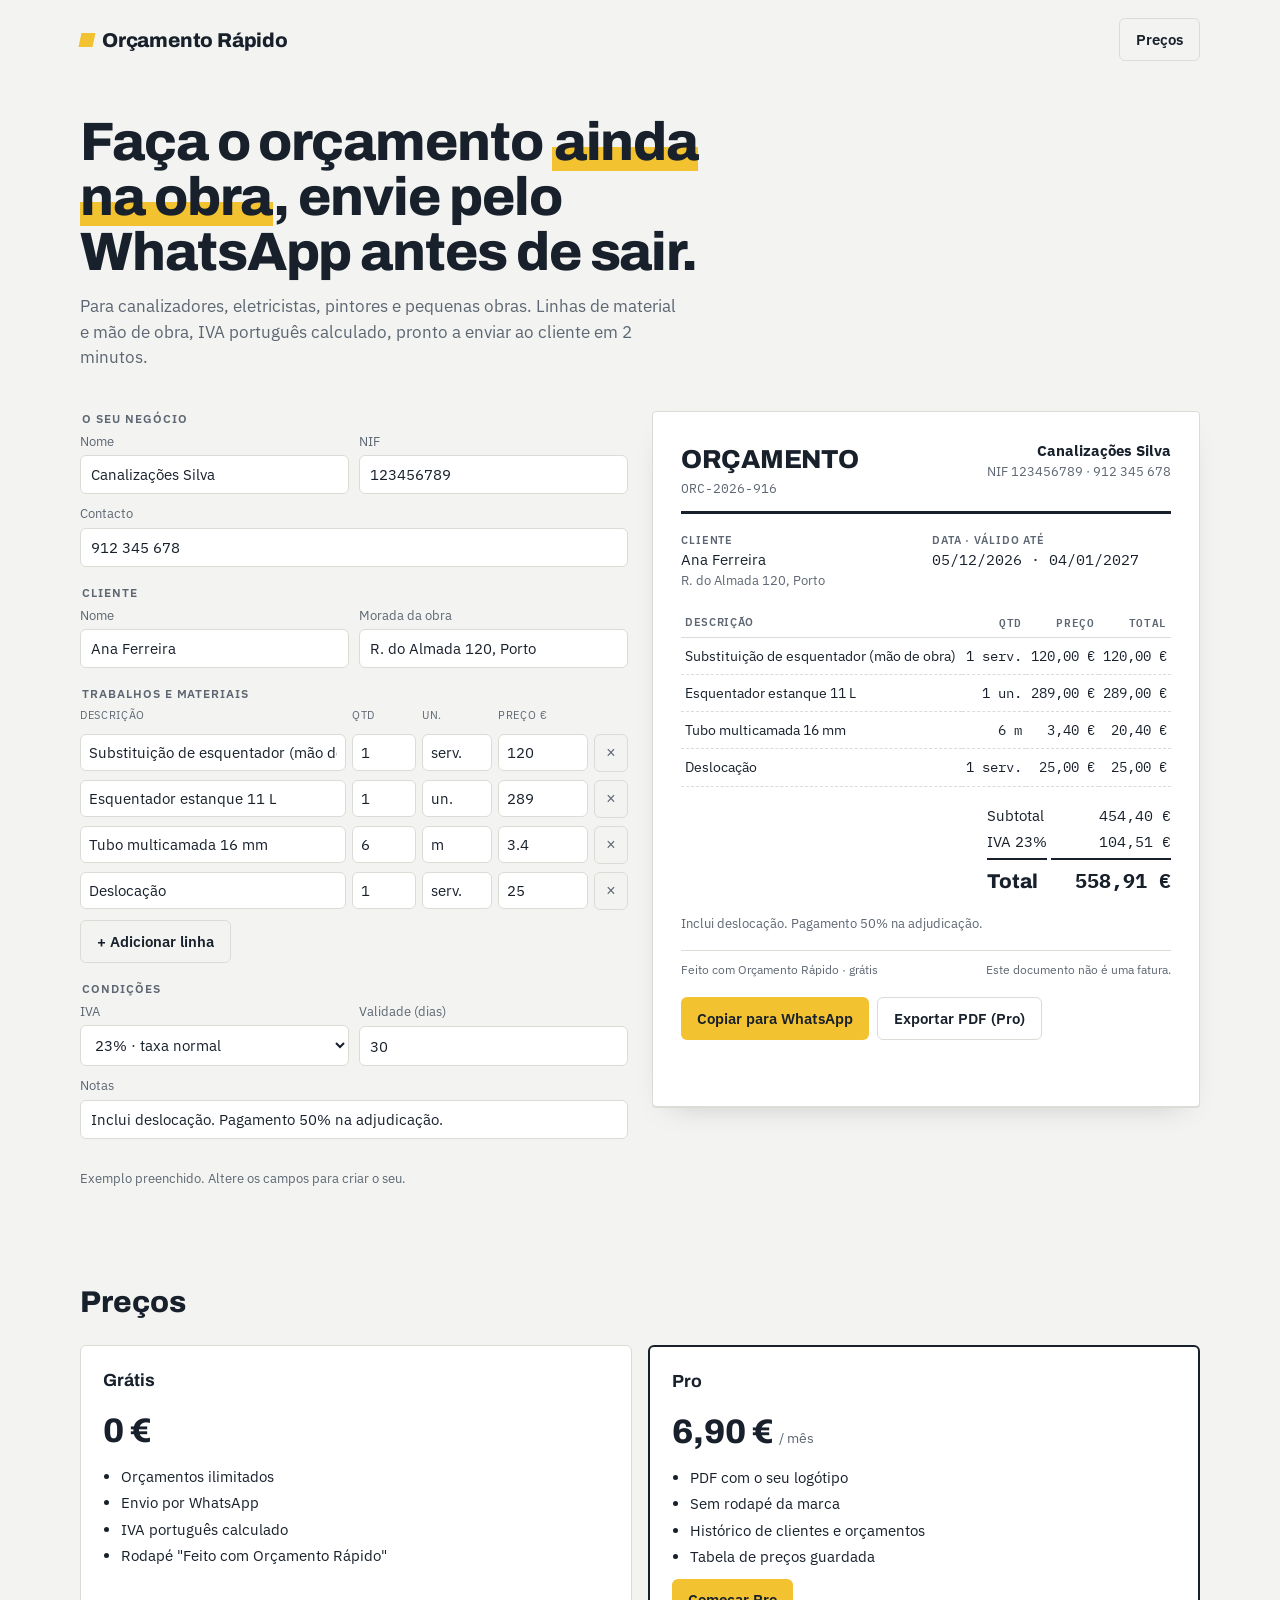
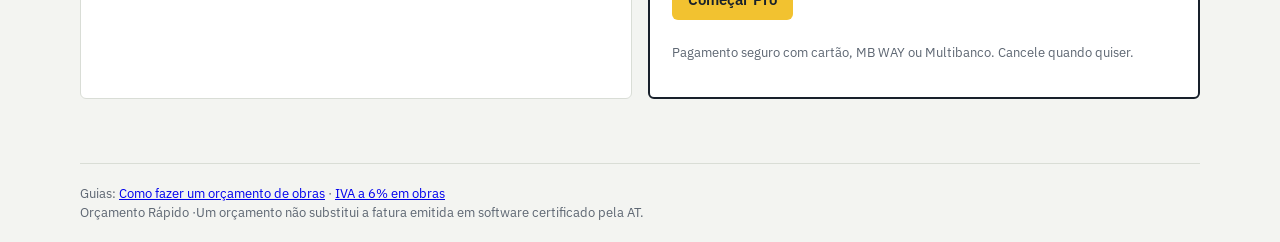
==== public/index.html @ 302faf41 "Configuração do Cloudflare: servir ficheiros .html sem redirecionar Co-Authored-By: Claude Opus 5.5 " ====
<!doctype html>
<html lang="pt-PT">
<head>
<meta charset="utf-8">
<meta name="viewport" content="width=device-width, initial-scale=1, viewport-fit=cover">
<meta name="description" content="Faça orçamentos de obras com IVA português em 2 minutos e envie pelo WhatsApp. Grátis para canalizadores, eletricistas e pintores.">
<title>Orçamento Rápido</title>
<link rel="canonical" href="https://orcamentorapido.pages.dev/">
<link rel="stylesheet" href="https://fonts.googleapis.com/css2?family=Archivo:wght@500;700;800&family=IBM+Plex+Sans:wght@400;500;600&family=IBM+Plex+Mono:wght@400;500&display=swap">
<style>
/* Layout: hero → working tool (form | live quote sheet) → pricing. Workshop ink + hi-vis accent. */
:root{
  --bg:#f3f4f1; --paper:#ffffff; --ink:#18202b; --muted:#5d6672; --line:#d9ddd6;
  --accent:#f2c230; --accent-ink:#18202b; --blue:#1f4e8c; --ok:#2f7d4f;
  --f-display:"Archivo","Arial Narrow",system-ui,sans-serif;
  --f-body:"IBM Plex Sans",system-ui,-apple-system,sans-serif;
  --f-mono:"IBM Plex Mono",ui-monospace,Menlo,monospace;
}
@media (prefers-color-scheme:dark){:root:not([data-theme="light"]){
  --bg:#12161c; --paper:#1b2129; --ink:#e8ebee; --muted:#9aa3ad; --line:#2d3540;
  --accent:#f2c230; --accent-ink:#18202b; --blue:#7fb0ee; --ok:#6cc08f; color-scheme:dark}}
:root[data-theme="dark"]{
  --bg:#12161c; --paper:#1b2129; --ink:#e8ebee; --muted:#9aa3ad; --line:#2d3540;
  --accent:#f2c230; --accent-ink:#18202b; --blue:#7fb0ee; --ok:#6cc08f; color-scheme:dark}
*{box-sizing:border-box}
html,body{margin:0}img{max-width:100%}[hidden]{display:none!important}
body{background:var(--bg);color:var(--ink);font-family:var(--f-body);font-size:15px;line-height:1.5;
  padding-left:max(16px,env(safe-area-inset-left,0px));padding-right:max(16px,env(safe-area-inset-right,0px))}
.wrap{max-width:1120px;margin:0 auto}
h1,h2,h3{font-family:var(--f-display);text-wrap:balance;margin:0}
header{display:flex;justify-content:space-between;align-items:center;padding-block:18px;gap:12px}
.brand{font-family:var(--f-display);font-weight:800;font-size:20px;letter-spacing:-.01em;display:flex;align-items:center;gap:8px}
.brand i{display:inline-block;width:14px;height:14px;background:var(--accent);transform:skew(-12deg)}
.hero{padding-block:36px 28px;display:grid;gap:14px;max-width:760px}
.hero h1{font-size:clamp(32px,6vw,54px);font-weight:800;line-height:1.02;letter-spacing:-.02em}
.hero h1 mark{background:linear-gradient(transparent 58%,var(--accent) 58%);color:inherit;padding:0 2px}
.hero p{color:var(--muted);font-size:17px;max-width:60ch;margin:0}
.btn{font:600 15px var(--f-body);border:0;border-radius:6px;padding:11px 16px;cursor:pointer;background:var(--accent);color:var(--accent-ink);text-decoration:none;display:inline-flex;align-items:center;gap:6px}
.btn.ghost{background:transparent;color:var(--ink);border:1px solid var(--line)}
.btn:focus-visible,input:focus-visible,select:focus-visible{outline:3px solid var(--blue);outline-offset:2px}
.tool{display:grid;grid-template-columns:minmax(0,1fr) minmax(0,1fr);gap:24px;padding-block:12px 48px}
@media (max-width:860px){.tool{grid-template-columns:minmax(0,1fr)}}
.panel{display:grid;gap:18px;align-content:start}
fieldset{border:0;padding:0;margin:0;display:grid;gap:10px}
legend{font:600 12px var(--f-body);text-transform:uppercase;letter-spacing:.08em;color:var(--muted);margin-bottom:6px}
.row{display:grid;grid-template-columns:1fr 1fr;gap:10px}
label{display:grid;gap:4px;font-size:13px;color:var(--muted)}
input,select{font:400 15px var(--f-body);color:var(--ink);background:var(--paper);border:1px solid var(--line);border-radius:6px;padding:9px 10px;width:100%;min-width:0}
.items{display:grid;gap:8px}
.item{display:grid;grid-template-columns:minmax(0,1fr) 64px 70px 90px 34px;gap:6px;align-items:center}
.item input{padding:8px}
.item .x{background:transparent;border:1px solid var(--line);border-radius:6px;height:38px;cursor:pointer;color:var(--muted);font-size:16px}
.ih{font-size:11px;color:var(--muted);text-transform:uppercase;letter-spacing:.06em}
@media (max-width:480px){.item{grid-template-columns:1fr 1fr 1fr 34px}.item .d{grid-column:1/-1}.ih{display:none}}
/* quote sheet */
.sheet{background:var(--paper);border:1px solid var(--line);border-radius:4px;padding:28px;position:sticky;top:calc(env(safe-area-inset-top,0px) + 16px);align-self:start;display:grid;gap:18px;box-shadow:0 1px 0 var(--line),0 12px 30px -18px rgba(0,0,0,.25)}
@media (max-width:860px){.sheet{position:static}}
.sh-top{display:flex;justify-content:space-between;gap:16px;flex-wrap:wrap;border-bottom:3px solid var(--ink);padding-bottom:14px}
.sh-top h2{font-size:26px;font-weight:800;letter-spacing:-.01em}
.mono{font-family:var(--f-mono);font-variant-numeric:tabular-nums}
.small{font-size:12.5px;color:var(--muted)}
.meta{display:grid;grid-template-columns:1fr 1fr;gap:12px}
.meta b{display:block;font-size:11px;text-transform:uppercase;letter-spacing:.08em;color:var(--muted);font-weight:600}
.tbl{overflow-x:auto}
table{width:100%;border-collapse:collapse;font-size:13.5px}
th{text-align:left;font-size:11px;text-transform:uppercase;letter-spacing:.06em;color:var(--muted);font-weight:600;border-bottom:1px solid var(--line);padding:6px 4px}
td{padding:8px 4px;border-bottom:1px dashed var(--line);vertical-align:top}
td.n,th.n{text-align:right;font-family:var(--f-mono);font-variant-numeric:tabular-nums;white-space:nowrap}
.tot{display:grid;gap:4px;justify-content:end;grid-template-columns:auto 120px}
.tot span:nth-child(even){text-align:right;font-family:var(--f-mono);font-variant-numeric:tabular-nums}
.tot .g{font-family:var(--f-display);font-weight:800;font-size:20px;border-top:2px solid var(--ink);padding-top:6px}
.foot{border-top:1px solid var(--line);padding-top:10px;display:flex;justify-content:space-between;gap:10px;flex-wrap:wrap}
.wm{font-size:11.5px;color:var(--muted)}
.actions{display:flex;gap:8px;flex-wrap:wrap}
.toast{font-size:13px;color:var(--ok);min-height:20px}
/* pricing */
.pricing{padding-block:32px 64px;display:grid;gap:20px}
.pricing h2{font-size:30px;font-weight:800}
.plans{display:grid;grid-template-columns:repeat(2,minmax(0,1fr));gap:16px}
@media (max-width:640px){.plans{grid-template-columns:minmax(0,1fr)}}
.plan{border:1px solid var(--line);border-radius:6px;padding:22px;display:grid;gap:10px;align-content:start;background:var(--paper)}
.plan.pro{border:2px solid var(--ink)}
.price{font-family:var(--f-display);font-size:34px;font-weight:800}
.price small{font:400 14px var(--f-body);color:var(--muted)}
.plan ul{margin:0;padding-left:18px;display:grid;gap:4px}
.note{font-size:13px;color:var(--muted)}
footer{border-top:1px solid var(--line);padding-block:20px;font-size:12.5px;color:var(--muted)}
@media (prefers-reduced-motion:reduce){*{transition:none!important}}
</style>
</head>
<body>
<div class="wrap">
<header>
  <div class="brand"><i></i>Orçamento Rápido</div>
  <a class="btn ghost" href="#precos">Preços</a>
</header>

<section class="hero">
  <h1>Faça o orçamento <mark>ainda na obra</mark>, envie pelo WhatsApp antes de sair.</h1>
  <p>Para canalizadores, eletricistas, pintores e pequenas obras. Linhas de material e mão de obra, IVA português calculado, pronto a enviar ao cliente em 2 minutos.</p>
</section>

<section class="tool" aria-label="Criar orçamento">
  <form class="panel" id="f" autocomplete="off">
    <fieldset>
      <legend>O seu negócio</legend>
      <div class="row">
        <label>Nome<input id="bizName" value="Canalizações Silva"></label>
        <label>NIF<input id="bizNif" value="123456789" inputmode="numeric"></label>
      </div>
      <label>Contacto<input id="bizPhone" value="912 345 678"></label>
    </fieldset>
    <fieldset>
      <legend>Cliente</legend>
      <div class="row">
        <label>Nome<input id="cliName" value="Ana Ferreira"></label>
        <label>Morada da obra<input id="cliAddr" value="R. do Almada 120, Porto"></label>
      </div>
    </fieldset>
    <fieldset>
      <legend>Trabalhos e materiais</legend>
      <div class="item ih" aria-hidden="true"><span>Descrição</span><span>Qtd</span><span>Un.</span><span>Preço €</span><span></span></div>
      <div class="items" id="items"></div>
      <div><button type="button" class="btn ghost" id="add">+ Adicionar linha</button></div>
    </fieldset>
    <fieldset>
      <legend>Condições</legend>
      <div class="row">
        <label>IVA
          <select id="vat">
            <option value="23">23% · taxa normal</option>
            <option value="6">6% · empreitada em habitação (verba 2.27)</option>
            <option value="13">13% · taxa intermédia</option>
            <option value="0">Isento · art. 53.º do CIVA</option>
          </select>
        </label>
        <label>Validade (dias)<input id="valid" type="number" min="1" value="30" inputmode="numeric"></label>
      </div>
      <p class="small" id="vatWarn" hidden>Atenção: a taxa de 6% só se aplica se os materiais não passarem de 20% do valor total da obra. Acima disso, a parte dos materiais paga 23%. <a href="guias/iva-6-obras.html">Saber mais</a></p>
      <label>Notas<input id="notes" value="Inclui deslocação. Pagamento 50% na adjudicação."></label>
    </fieldset>
    <p class="small">Exemplo preenchido. Altere os campos para criar o seu.</p>
  </form>

  <aside class="sheet" aria-label="Pré-visualização do orçamento">
    <div class="sh-top">
      <div><h2>ORÇAMENTO</h2><div class="small mono" id="qNum"></div></div>
      <div style="text-align:right"><strong id="pBiz"></strong><div class="small" id="pBizMeta"></div></div>
    </div>
    <div class="meta">
      <div><b>Cliente</b><span id="pCli"></span><div class="small" id="pAddr"></div></div>
      <div><b>Data · Válido até</b><span class="mono" id="pDates"></span></div>
    </div>
    <div class="tbl"><table>
      <thead><tr><th>Descrição</th><th class="n">Qtd</th><th class="n">Preço</th><th class="n">Total</th></tr></thead>
      <tbody id="pRows"></tbody>
    </table></div>
    <div class="tot">
      <span>Subtotal</span><span id="tSub"></span>
      <span id="tVatL">IVA</span><span id="tVat"></span>
      <span class="g">Total</span><span class="g" id="tTot"></span>
    </div>
    <div class="small" id="pNotes"></div>
    <div class="foot">
      <span class="wm">Feito com Orçamento Rápido · grátis</span>
      <span class="wm">Este documento não é uma fatura.</span>
    </div>
    <div class="actions">
      <button class="btn" type="button" id="copy">Copiar para WhatsApp</button>
      <a class="btn ghost" href="#precos">Exportar PDF (Pro)</a>
    </div>
    <div class="toast" id="toast" role="status"></div>
  </aside>
</section>

<section class="pricing" id="precos">
  <h2>Preços</h2>
  <div class="plans">
    <div class="plan">
      <h3>Grátis</h3>
      <div class="price">0 €</div>
      <ul><li>Orçamentos ilimitados</li><li>Envio por WhatsApp</li><li>IVA português calculado</li><li>Rodapé "Feito com Orçamento Rápido"</li></ul>
    </div>
    <div class="plan pro">
      <h3>Pro</h3>
      <div class="price">6,90 € <small>/ mês</small></div>
      <ul><li>PDF com o seu logótipo</li><li>Sem rodapé da marca</li><li>Histórico de clientes e orçamentos</li><li>Tabela de preços guardada</li></ul>
      <div><a class="btn" id="buy" href="#precos">Começar Pro</a></div>
      <p class="note" id="buyNote">Pagamento seguro com cartão, MB WAY ou Multibanco. Cancele quando quiser.</p>
    </div>
  </div>
</section>

<footer>Guias: <a href="guias/como-fazer-orcamento-obras.html">Como fazer um orçamento de obras</a> · <a href="guias/iva-6-obras.html">IVA a 6% em obras</a><br>Orçamento Rápido ·Um orçamento não substitui a fatura emitida em software certificado pela AT.</footer>
</div>

<script>
const $=id=>document.getElementById(id);
const eur=n=>n.toLocaleString('pt-PT',{style:'currency',currency:'EUR'});
let items=[
  {d:'Substituição de esquentador (mão de obra)',q:1,u:'serv.',p:120},
  {d:'Esquentador estanque 11 L',q:1,u:'un.',p:289},
  {d:'Tubo multicamada 16 mm',q:6,u:'m',p:3.4},
  {d:'Deslocação',q:1,u:'serv.',p:25}
];
const qn='ORC-'+new Date().getFullYear()+'-'+String(Math.floor(Math.random()*900)+100);
function renderItems(){
  const box=$('items');box.innerHTML='';
  items.forEach((it,i)=>{
    const r=document.createElement('div');r.className='item';
    r.innerHTML=`<input class="d" id="d${i}" aria-label="Descrição" value="${it.d.replace(/"/g,'&quot;')}">
      <input id="q${i}" aria-label="Quantidade" type="number" step="any" min="0" value="${it.q}">
      <input id="u${i}" aria-label="Unidade" value="${it.u}">
      <input id="p${i}" aria-label="Preço unitário" type="number" step="0.01" min="0" value="${it.p}">
      <button type="button" class="x" aria-label="Remover linha">×</button>`;
    r.querySelector('.d').oninput=e=>{it.d=e.target.value;render()};
    r.querySelector(`#q${i}`).oninput=e=>{it.q=parseFloat(e.target.value)||0;render()};
    r.querySelector(`#u${i}`).oninput=e=>{it.u=e.target.value;render()};
    r.querySelector(`#p${i}`).oninput=e=>{it.p=parseFloat(e.target.value)||0;render()};
    r.querySelector('.x').onclick=()=>{items.splice(i,1);renderItems();render()};
    box.appendChild(r);
  });
}
function calc(){
  const sub=items.reduce((s,i)=>s+i.q*i.p,0);const rate=+$('vat').value;
  const vat=Math.round(sub*rate)/100;return{sub,rate,vat,tot:sub+vat};
}
function fmtDate(d){return d.toLocaleDateString('pt-PT')}
function render(){
  $('vatWarn').hidden=$('vat').value!=='6';
  const c=calc();const now=new Date();const until=new Date(now.getTime()+(+$('valid').value||30)*864e5);
  $('qNum').textContent=qn;
  $('pBiz').textContent=$('bizName').value;
  $('pBizMeta').textContent='NIF '+$('bizNif').value+' · '+$('bizPhone').value;
  $('pCli').textContent=$('cliName').value;$('pAddr').textContent=$('cliAddr').value;
  $('pDates').textContent=fmtDate(now)+' · '+fmtDate(until);
  const tb=$('pRows');tb.innerHTML='';
  items.forEach(i=>{const tr=document.createElement('tr');
    const td=(t,n)=>{const e=document.createElement('td');if(n)e.className='n';e.textContent=t;tr.appendChild(e)};
    td(i.d);td(i.q+' '+i.u,1);td(eur(i.p),1);td(eur(i.q*i.p),1);tb.appendChild(tr)});
  $('tSub').textContent=eur(c.sub);
  $('tVatL').textContent=c.rate?`IVA ${c.rate}%`:'IVA (isento art. 53.º)';
  $('tVat').textContent=eur(c.vat);$('tTot').textContent=eur(c.tot);
  $('pNotes').textContent=$('notes').value;
}
function asText(){
  const c=calc();const v=+$('valid').value||30;
  const lines=items.map(i=>`• ${i.d}: ${i.q} ${i.u} × ${eur(i.p)} = ${eur(i.q*i.p)}`);
  return [`*ORÇAMENTO ${qn}*`,`${$('bizName').value} · NIF ${$('bizNif').value}`,``,
    `Cliente: ${$('cliName').value}`,`Obra: ${$('cliAddr').value}`,``,...lines,``,
    `Subtotal: ${eur(c.sub)}`,c.rate?`IVA ${c.rate}%: ${eur(c.vat)}`:`IVA: isento (art. 53.º CIVA)`,
    `*Total: ${eur(c.tot)}*`,``,`Válido ${v} dias. ${$('notes').value}`,`Contacto: ${$('bizPhone').value}`,``,
    `_Feito com Orçamento Rápido_`].join('\n');
}
$('copy').onclick=()=>{
  const t=asText();
  const done=()=>{$('toast').textContent='Copiado. Cole na conversa do WhatsApp com o cliente.'};
  try{navigator.clipboard.writeText(t).then(done,fallback)}catch(e){fallback()}
  function fallback(){const ta=document.createElement('textarea');ta.value=t;document.body.appendChild(ta);ta.select();
    try{document.execCommand('copy');done()}catch(e){$('toast').textContent='Selecione e copie o texto manualmente.'}ta.remove()}
};
$('add').onclick=()=>{items.push({d:'',q:1,u:'un.',p:0});renderItems();render();$('d'+(items.length-1)).focus()};
$('f').addEventListener('input',render);
$('f').addEventListener('submit',e=>e.preventDefault());
$('buy').onclick=e=>{e.preventDefault();$('buyNote').textContent='Pagamentos ainda não ativos: o plano Pro abre em breve.'};
renderItems();render();
</script>
</body>
</html>
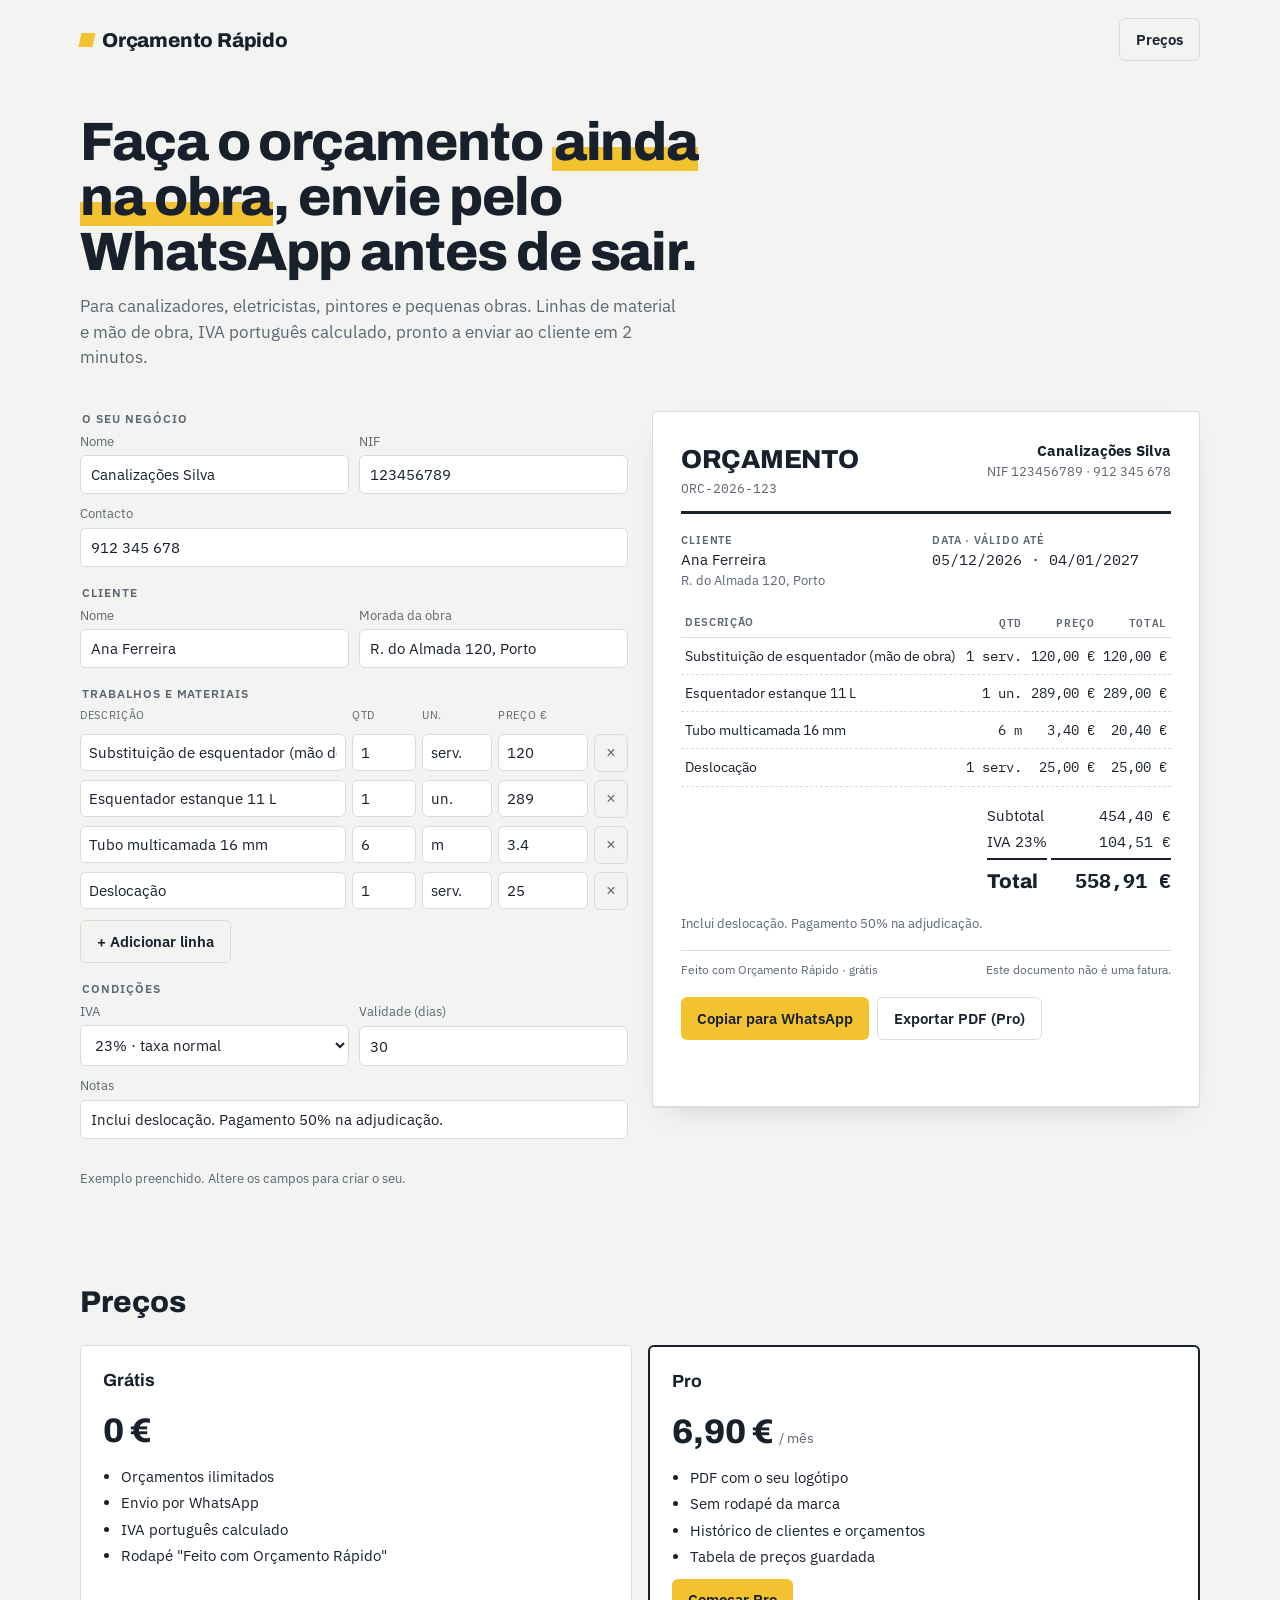
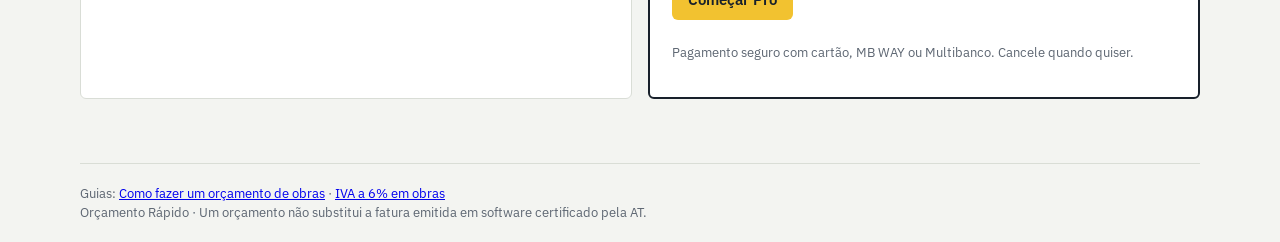
==== commit c6ebeee8: "Repor o site na pasta public e acrescentar página 404 Co-Authored-By: Claude Opus 5.5 <noreply@anthr" ====
--- a/public/index.html
+++ b/public/index.html
@@ -136,7 +136,7 @@
         </label>
         <label>Validade (dias)<input id="valid" type="number" min="1" value="30" inputmode="numeric"></label>
       </div>
-      <p class="small" id="vatWarn" hidden>Atenção: a taxa de 6% só se aplica se os materiais não passarem de 20% do valor total da obra. Acima disso, a parte dos materiais paga 23%. <a href="guias/iva-6-obras.html">Saber mais</a></p>
+      <p class="small" id="vatWarn" hidden>Atenção: a taxa de 6% só se aplica se os materiais não passarem de 20% do valor total da obra. Acima disso, a parte dos materiais paga 23%. <a href="guias/iva-6-obras">Saber mais</a></p>
       <label>Notas<input id="notes" value="Inclui deslocação. Pagamento 50% na adjudicação."></label>
     </fieldset>
     <p class="small">Exemplo preenchido. Altere os campos para criar o seu.</p>
@@ -191,7 +191,7 @@
   </div>
 </section>
 
-<footer>Guias: <a href="guias/como-fazer-orcamento-obras.html">Como fazer um orçamento de obras</a> · <a href="guias/iva-6-obras.html">IVA a 6% em obras</a><br>Orçamento Rápido ·Um orçamento não substitui a fatura emitida em software certificado pela AT.</footer>
+<footer>Guias: <a href="guias/como-fazer-orcamento-obras">Como fazer um orçamento de obras</a> · <a href="guias/iva-6-obras">IVA a 6% em obras</a><br>Orçamento Rápido · Um orçamento não substitui a fatura emitida em software certificado pela AT.</footer>
 </div>
 
 <script>
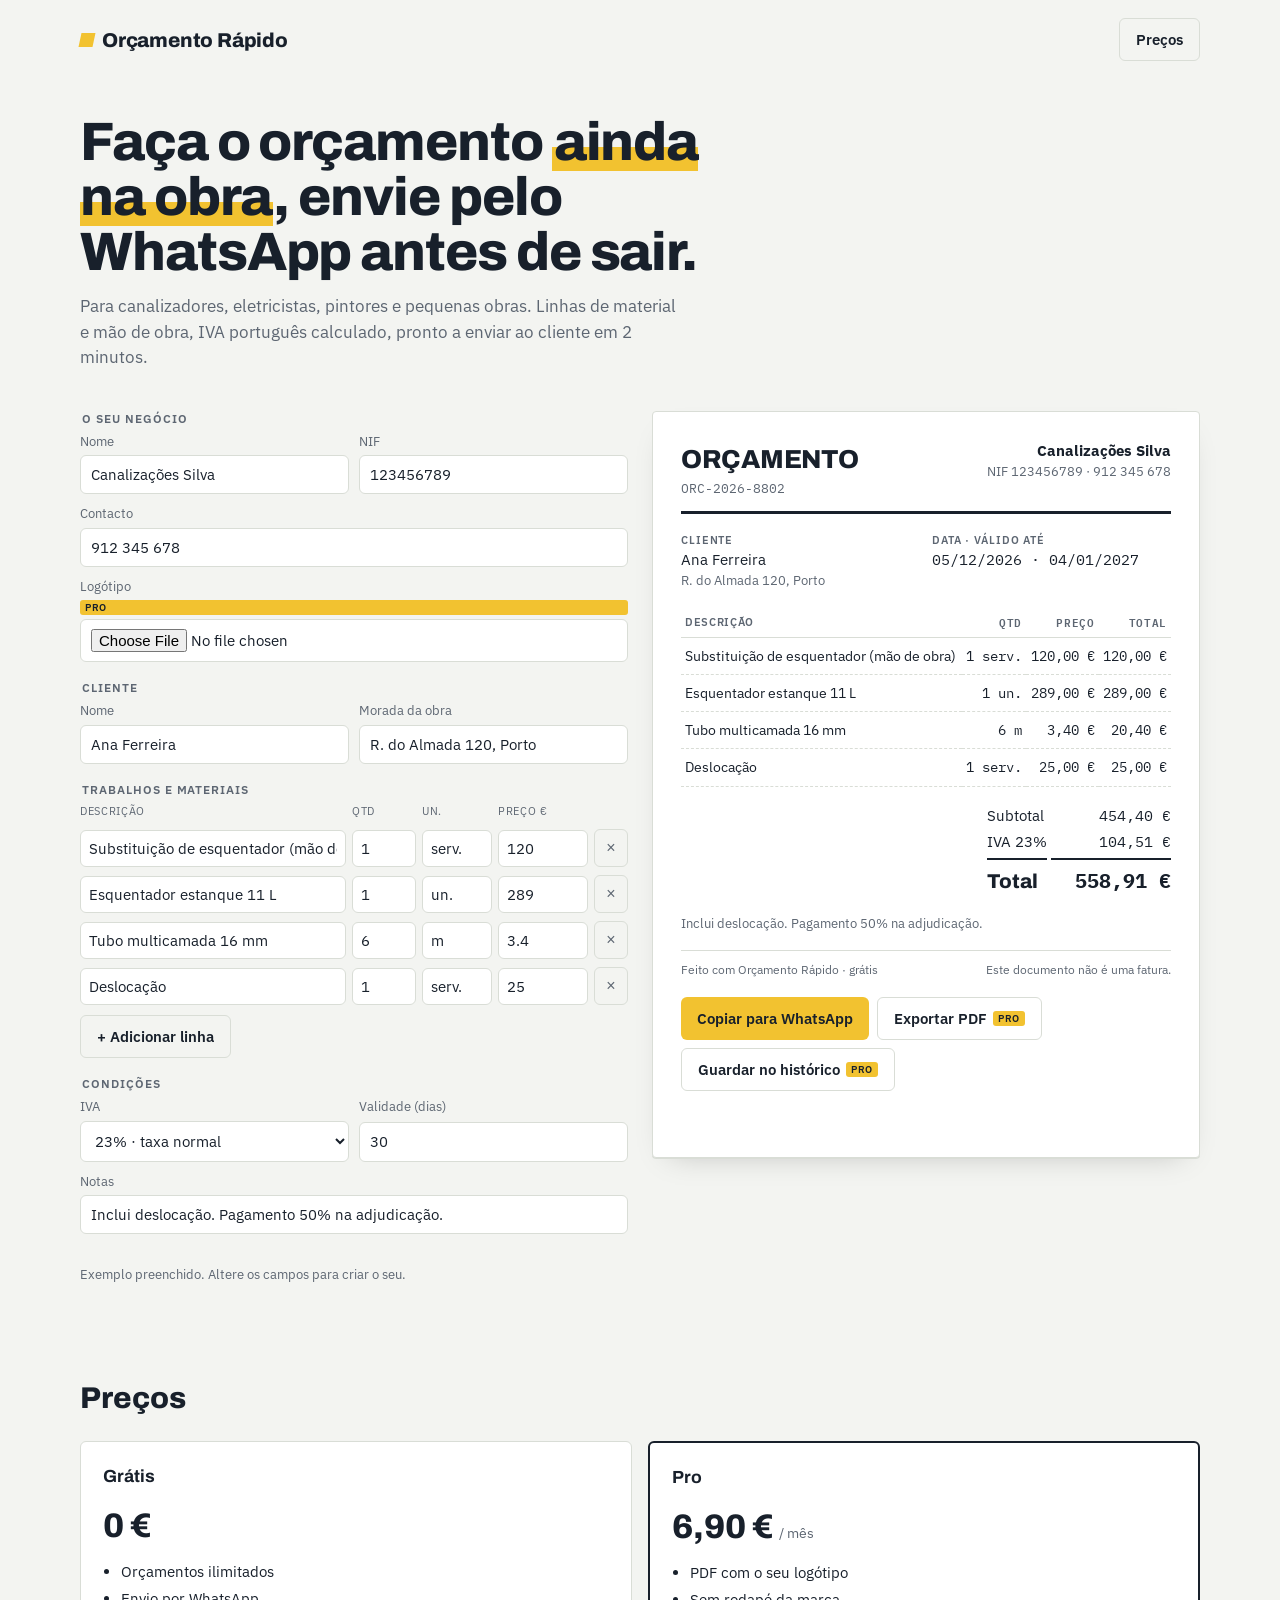
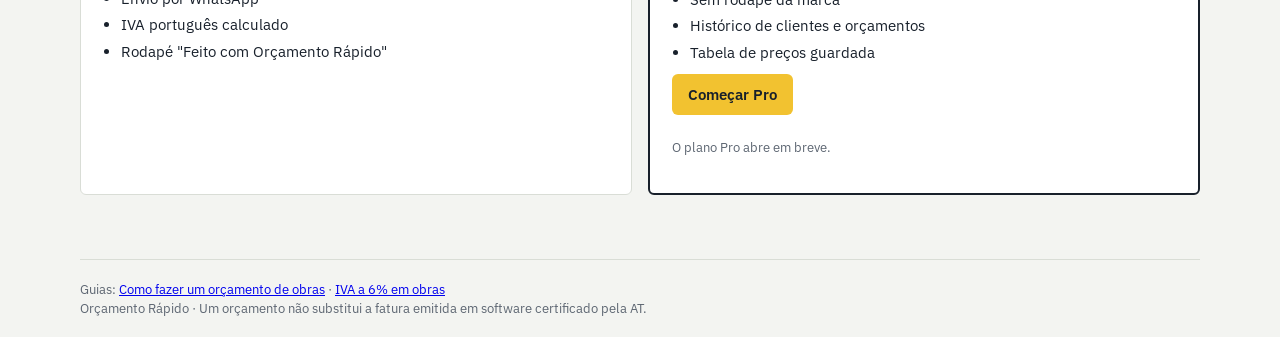
==== commit d4da929b: "Plano Pro: PDF, logótipo, histórico, tabela de preços e ativação via Stripe Co-Authored-By: Claude O" ====
--- a/public/index.html
+++ b/public/index.html
@@ -84,6 +84,24 @@
 .price small{font:400 14px var(--f-body);color:var(--muted)}
 .plan ul{margin:0;padding-left:18px;display:grid;gap:4px}
 .note{font-size:13px;color:var(--muted)}
+.tag{font:600 10px var(--f-body);letter-spacing:.06em;text-transform:uppercase;background:var(--accent);color:var(--accent-ink);border-radius:3px;padding:1px 5px;vertical-align:middle}
+.is-pro .tag{display:none}
+#pLogo{display:block;max-height:56px;max-width:160px;margin:0 0 6px auto}
+.hist{padding-block:8px 24px;display:grid;gap:12px}
+.hist h2{font-size:24px;font-weight:800}
+.hlist{list-style:none;margin:0;padding:0;display:grid;gap:6px}
+.hlist li{display:grid;grid-template-columns:minmax(0,1fr) auto auto;gap:10px;align-items:center;background:var(--paper);border:1px solid var(--line);border-radius:6px;padding:10px 12px}
+.hlist li span{min-width:0;overflow-wrap:anywhere}
+.hlist button{font:500 13px var(--f-body);background:transparent;border:1px solid var(--line);border-radius:6px;padding:6px 10px;color:var(--ink);cursor:pointer}
+.btn[aria-disabled="true"]{opacity:.5;cursor:not-allowed}
+@media print{
+  body{padding:0;background:#fff}
+  body *{visibility:hidden}
+  .sheet,.sheet *{visibility:visible;color:#000!important;border-color:#bbb!important}
+  .sheet{position:absolute;inset:0 auto auto 0;width:100%;border:0!important;box-shadow:none;background:#fff!important;padding:0}
+  .sheet .actions,.sheet .toast{display:none}
+  .sh-top{border-bottom-color:#000!important}
+}
 footer{border-top:1px solid var(--line);padding-block:20px;font-size:12.5px;color:var(--muted)}
 @media (prefers-reduced-motion:reduce){*{transition:none!important}}
 </style>
@@ -109,6 +127,7 @@
         <label>NIF<input id="bizNif" value="123456789" inputmode="numeric"></label>
       </div>
       <label>Contacto<input id="bizPhone" value="912 345 678"></label>
+      <label>Logótipo <span class="tag">Pro</span><input id="logo" type="file" accept="image/png,image/jpeg,image/webp"></label>
     </fieldset>
     <fieldset>
       <legend>Cliente</legend>
@@ -121,6 +140,7 @@
       <legend>Trabalhos e materiais</legend>
       <div class="item ih" aria-hidden="true"><span>Descrição</span><span>Qtd</span><span>Un.</span><span>Preço €</span><span></span></div>
       <div class="items" id="items"></div>
+      <datalist id="plist"></datalist>
       <div><button type="button" class="btn ghost" id="add">+ Adicionar linha</button></div>
     </fieldset>
     <fieldset>
@@ -145,7 +165,7 @@
   <aside class="sheet" aria-label="Pré-visualização do orçamento">
     <div class="sh-top">
       <div><h2>ORÇAMENTO</h2><div class="small mono" id="qNum"></div></div>
-      <div style="text-align:right"><strong id="pBiz"></strong><div class="small" id="pBizMeta"></div></div>
+      <div style="text-align:right"><img id="pLogo" alt="" hidden><strong id="pBiz"></strong><div class="small" id="pBizMeta"></div></div>
     </div>
     <div class="meta">
       <div><b>Cliente</b><span id="pCli"></span><div class="small" id="pAddr"></div></div>
@@ -162,15 +182,22 @@
     </div>
     <div class="small" id="pNotes"></div>
     <div class="foot">
-      <span class="wm">Feito com Orçamento Rápido · grátis</span>
+      <span class="wm" id="wm">Feito com Orçamento Rápido · grátis</span>
       <span class="wm">Este documento não é uma fatura.</span>
     </div>
     <div class="actions">
       <button class="btn" type="button" id="copy">Copiar para WhatsApp</button>
-      <a class="btn ghost" href="#precos">Exportar PDF (Pro)</a>
+      <button class="btn ghost" type="button" id="pdf">Exportar PDF <span class="tag">Pro</span></button>
+      <button class="btn ghost" type="button" id="save">Guardar no histórico <span class="tag">Pro</span></button>
     </div>
     <div class="toast" id="toast" role="status"></div>
   </aside>
+</section>
+
+<section class="hist" id="historico" hidden>
+  <h2>Histórico de orçamentos</h2>
+  <p class="note" id="histEmpty">Ainda não guardou orçamentos. Use "Guardar no histórico" depois de preencher um.</p>
+  <ul class="hlist" id="hlist"></ul>
 </section>
 
 <section class="pricing" id="precos">
@@ -185,8 +212,8 @@
       <h3>Pro</h3>
       <div class="price">6,90 € <small>/ mês</small></div>
       <ul><li>PDF com o seu logótipo</li><li>Sem rodapé da marca</li><li>Histórico de clientes e orçamentos</li><li>Tabela de preços guardada</li></ul>
-      <div><a class="btn" id="buy" href="#precos">Começar Pro</a></div>
-      <p class="note" id="buyNote">Pagamento seguro com cartão, MB WAY ou Multibanco. Cancele quando quiser.</p>
+      <div><a class="btn" id="buy" href="#precos" rel="noopener">Começar Pro</a></div>
+      <p class="note" id="buyNote">O plano Pro abre em breve.</p>
     </div>
   </div>
 </section>
@@ -194,76 +221,6 @@
 <footer>Guias: <a href="guias/como-fazer-orcamento-obras">Como fazer um orçamento de obras</a> · <a href="guias/iva-6-obras">IVA a 6% em obras</a><br>Orçamento Rápido · Um orçamento não substitui a fatura emitida em software certificado pela AT.</footer>
 </div>
 
-<script>
-const $=id=>document.getElementById(id);
-const eur=n=>n.toLocaleString('pt-PT',{style:'currency',currency:'EUR'});
-let items=[
-  {d:'Substituição de esquentador (mão de obra)',q:1,u:'serv.',p:120},
-  {d:'Esquentador estanque 11 L',q:1,u:'un.',p:289},
-  {d:'Tubo multicamada 16 mm',q:6,u:'m',p:3.4},
-  {d:'Deslocação',q:1,u:'serv.',p:25}
-];
-const qn='ORC-'+new Date().getFullYear()+'-'+String(Math.floor(Math.random()*900)+100);
-function renderItems(){
-  const box=$('items');box.innerHTML='';
-  items.forEach((it,i)=>{
-    const r=document.createElement('div');r.className='item';
-    r.innerHTML=`<input class="d" id="d${i}" aria-label="Descrição" value="${it.d.replace(/"/g,'&quot;')}">
-      <input id="q${i}" aria-label="Quantidade" type="number" step="any" min="0" value="${it.q}">
-      <input id="u${i}" aria-label="Unidade" value="${it.u}">
-      <input id="p${i}" aria-label="Preço unitário" type="number" step="0.01" min="0" value="${it.p}">
-      <button type="button" class="x" aria-label="Remover linha">×</button>`;
-    r.querySelector('.d').oninput=e=>{it.d=e.target.value;render()};
-    r.querySelector(`#q${i}`).oninput=e=>{it.q=parseFloat(e.target.value)||0;render()};
-    r.querySelector(`#u${i}`).oninput=e=>{it.u=e.target.value;render()};
-    r.querySelector(`#p${i}`).oninput=e=>{it.p=parseFloat(e.target.value)||0;render()};
-    r.querySelector('.x').onclick=()=>{items.splice(i,1);renderItems();render()};
-    box.appendChild(r);
-  });
-}
-function calc(){
-  const sub=items.reduce((s,i)=>s+i.q*i.p,0);const rate=+$('vat').value;
-  const vat=Math.round(sub*rate)/100;return{sub,rate,vat,tot:sub+vat};
-}
-function fmtDate(d){return d.toLocaleDateString('pt-PT')}
-function render(){
-  $('vatWarn').hidden=$('vat').value!=='6';
-  const c=calc();const now=new Date();const until=new Date(now.getTime()+(+$('valid').value||30)*864e5);
-  $('qNum').textContent=qn;
-  $('pBiz').textContent=$('bizName').value;
-  $('pBizMeta').textContent='NIF '+$('bizNif').value+' · '+$('bizPhone').value;
-  $('pCli').textContent=$('cliName').value;$('pAddr').textContent=$('cliAddr').value;
-  $('pDates').textContent=fmtDate(now)+' · '+fmtDate(until);
-  const tb=$('pRows');tb.innerHTML='';
-  items.forEach(i=>{const tr=document.createElement('tr');
-    const td=(t,n)=>{const e=document.createElement('td');if(n)e.className='n';e.textContent=t;tr.appendChild(e)};
-    td(i.d);td(i.q+' '+i.u,1);td(eur(i.p),1);td(eur(i.q*i.p),1);tb.appendChild(tr)});
-  $('tSub').textContent=eur(c.sub);
-  $('tVatL').textContent=c.rate?`IVA ${c.rate}%`:'IVA (isento art. 53.º)';
-  $('tVat').textContent=eur(c.vat);$('tTot').textContent=eur(c.tot);
-  $('pNotes').textContent=$('notes').value;
-}
-function asText(){
-  const c=calc();const v=+$('valid').value||30;
-  const lines=items.map(i=>`• ${i.d}: ${i.q} ${i.u} × ${eur(i.p)} = ${eur(i.q*i.p)}`);
-  return [`*ORÇAMENTO ${qn}*`,`${$('bizName').value} · NIF ${$('bizNif').value}`,``,
-    `Cliente: ${$('cliName').value}`,`Obra: ${$('cliAddr').value}`,``,...lines,``,
-    `Subtotal: ${eur(c.sub)}`,c.rate?`IVA ${c.rate}%: ${eur(c.vat)}`:`IVA: isento (art. 53.º CIVA)`,
-    `*Total: ${eur(c.tot)}*`,``,`Válido ${v} dias. ${$('notes').value}`,`Contacto: ${$('bizPhone').value}`,``,
-    `_Feito com Orçamento Rápido_`].join('\n');
-}
-$('copy').onclick=()=>{
-  const t=asText();
-  const done=()=>{$('toast').textContent='Copiado. Cole na conversa do WhatsApp com o cliente.'};
-  try{navigator.clipboard.writeText(t).then(done,fallback)}catch(e){fallback()}
-  function fallback(){const ta=document.createElement('textarea');ta.value=t;document.body.appendChild(ta);ta.select();
-    try{document.execCommand('copy');done()}catch(e){$('toast').textContent='Selecione e copie o texto manualmente.'}ta.remove()}
-};
-$('add').onclick=()=>{items.push({d:'',q:1,u:'un.',p:0});renderItems();render();$('d'+(items.length-1)).focus()};
-$('f').addEventListener('input',render);
-$('f').addEventListener('submit',e=>e.preventDefault());
-$('buy').onclick=e=>{e.preventDefault();$('buyNote').textContent='Pagamentos ainda não ativos: o plano Pro abre em breve.'};
-renderItems();render();
-</script>
+<script src="app.js"></script>
 </body>
 </html>
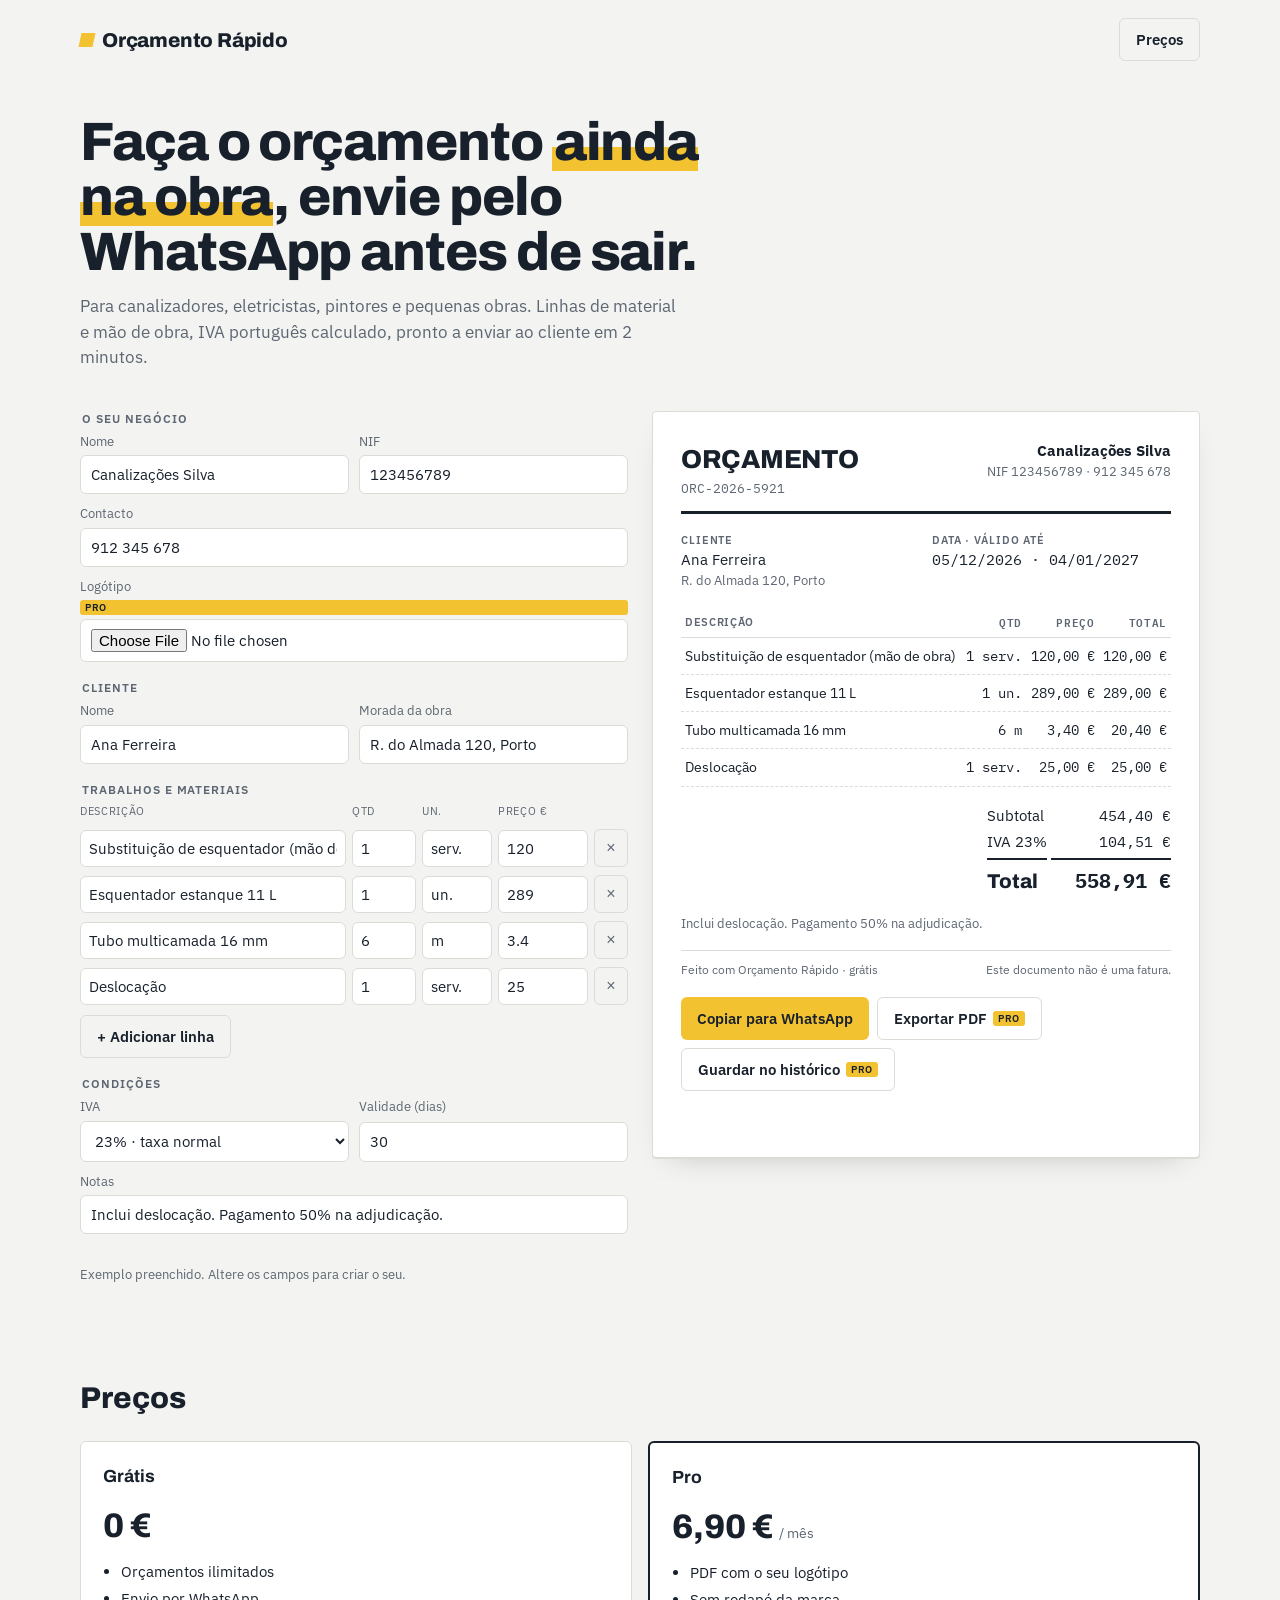
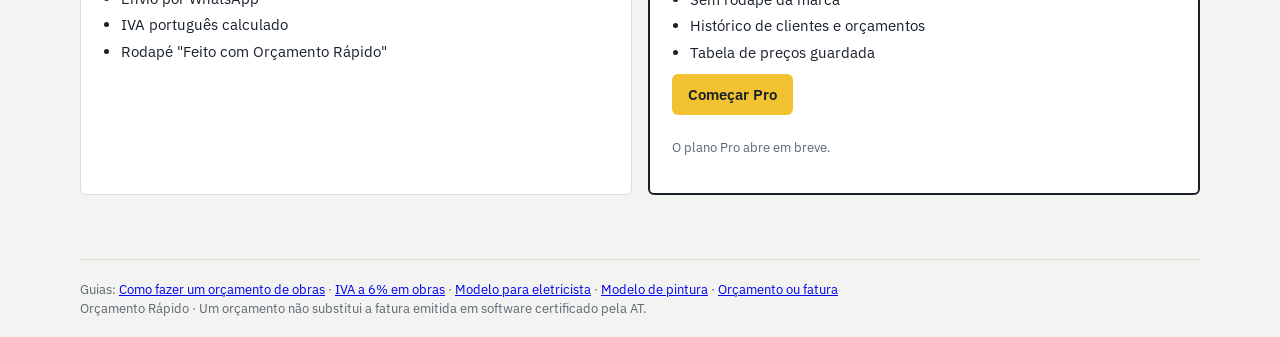
==== commit 2e4813fc: "Três novos guias para o Google Co-Authored-By: Claude Opus 5.5 <noreply@anthropic.com> Claude-Sessio" ====
--- a/public/index.html
+++ b/public/index.html
@@ -218,7 +218,7 @@
   </div>
 </section>
 
-<footer>Guias: <a href="guias/como-fazer-orcamento-obras">Como fazer um orçamento de obras</a> · <a href="guias/iva-6-obras">IVA a 6% em obras</a><br>Orçamento Rápido · Um orçamento não substitui a fatura emitida em software certificado pela AT.</footer>
+<footer>Guias: <a href="guias/como-fazer-orcamento-obras">Como fazer um orçamento de obras</a> · <a href="guias/iva-6-obras">IVA a 6% em obras</a> · <a href="guias/modelo-orcamento-eletricista">Modelo para eletricista</a> · <a href="guias/modelo-orcamento-pintura">Modelo de pintura</a> · <a href="guias/orcamento-ou-fatura">Orçamento ou fatura</a><br>Orçamento Rápido · Um orçamento não substitui a fatura emitida em software certificado pela AT.</footer>
 </div>
 
 <script src="app.js"></script>
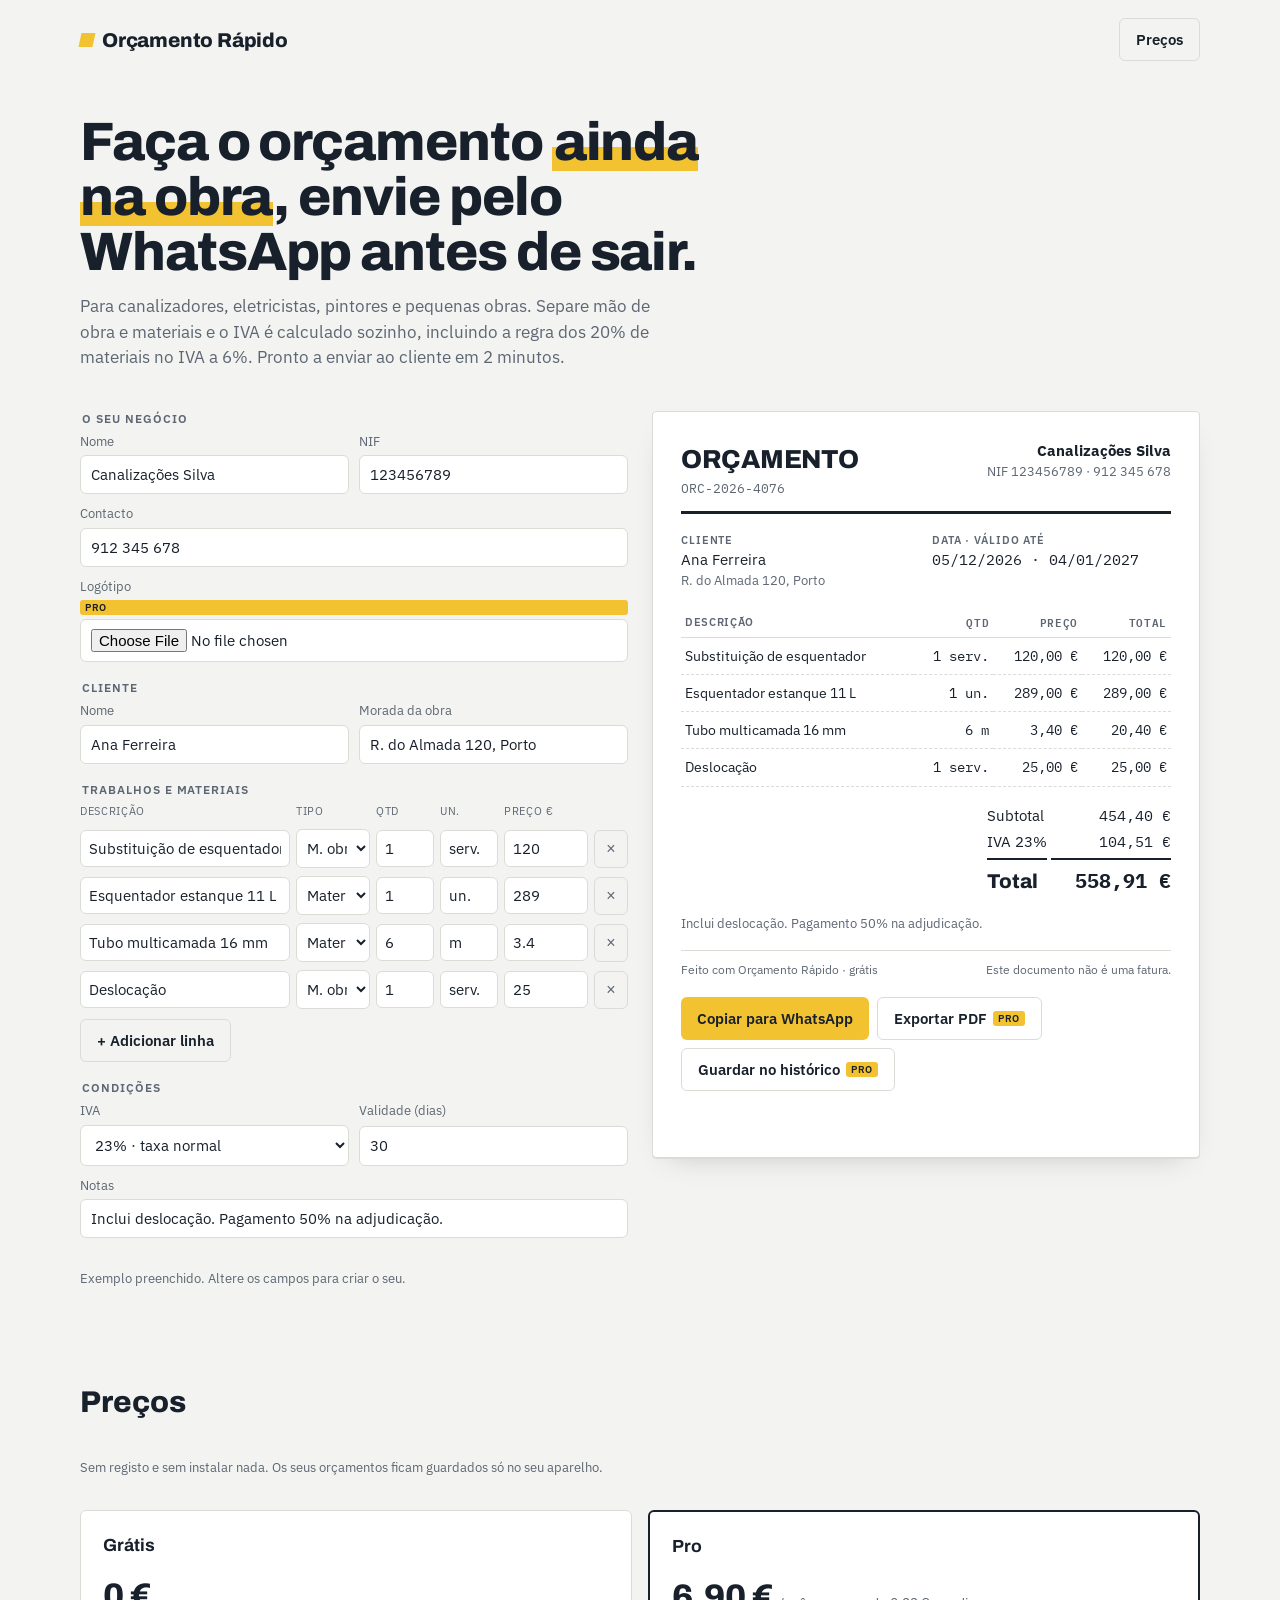
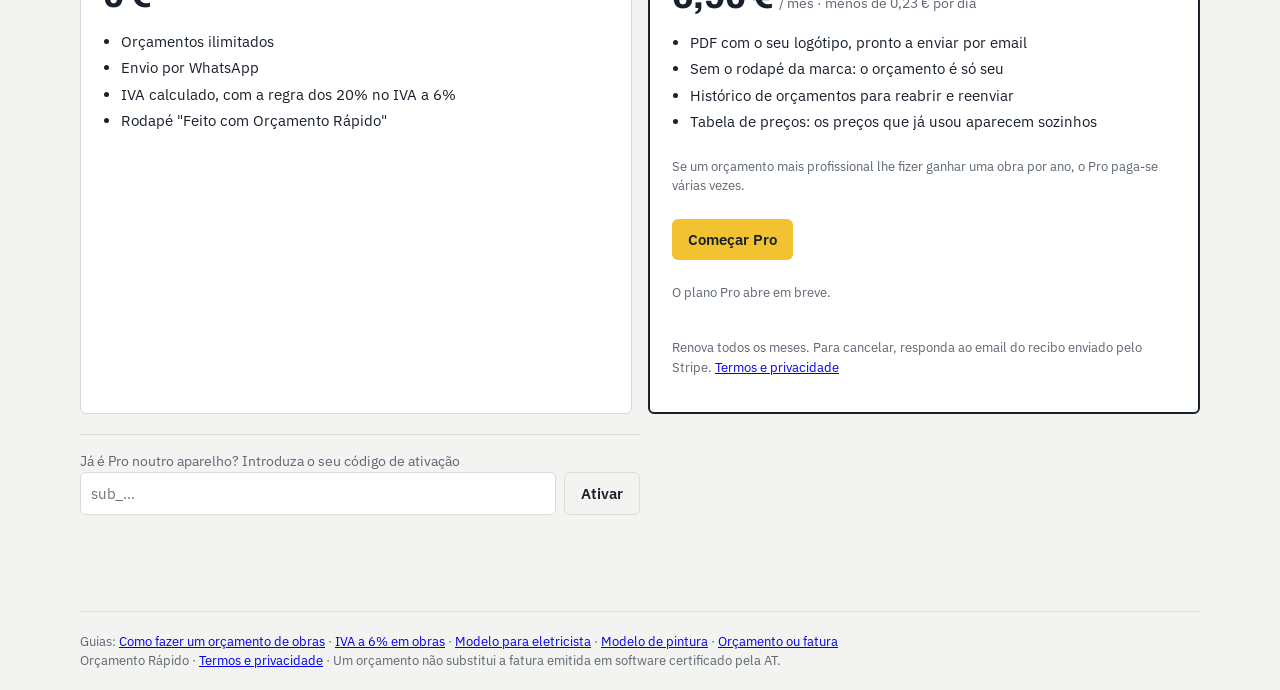
==== commit a9f3ba2b: "Regra dos 20% automática, código de ativação, termos, imagem de partilha e ícone Co-Authored-By: Cla" ====
--- a/public/index.html
+++ b/public/index.html
@@ -6,6 +6,17 @@
 <meta name="description" content="Faça orçamentos de obras com IVA português em 2 minutos e envie pelo WhatsApp. Grátis para canalizadores, eletricistas e pintores.">
 <title>Orçamento Rápido</title>
 <link rel="canonical" href="https://orcamentorapido.pages.dev/">
+<link rel="icon" href="/favicon.svg" type="image/svg+xml">
+<meta property="og:type" content="website">
+<meta property="og:site_name" content="Orçamento Rápido">
+<meta property="og:title" content="Orçamento Rápido · orçamentos de obras no telemóvel">
+<meta property="og:description" content="Mão de obra, materiais e IVA português calculado, incluindo a regra dos 20% no IVA a 6%. Envie ao cliente pelo WhatsApp em 2 minutos. Grátis.">
+<meta property="og:url" content="https://orcamentorapido.pages.dev/">
+<meta property="og:image" content="https://orcamentorapido.pages.dev/og.png">
+<meta property="og:image:width" content="1200">
+<meta property="og:image:height" content="630">
+<meta name="twitter:card" content="summary_large_image">
+<script type="application/ld+json">{"@context":"https://schema.org","@type":"SoftwareApplication","name":"Orçamento Rápido","applicationCategory":"BusinessApplication","operatingSystem":"Web","inLanguage":"pt-PT","url":"https://orcamentorapido.pages.dev/","offers":[{"@type":"Offer","name":"Grátis","price":"0","priceCurrency":"EUR"},{"@type":"Offer","name":"Pro","price":"6.90","priceCurrency":"EUR"}]}</script>
 <link rel="stylesheet" href="https://fonts.googleapis.com/css2?family=Archivo:wght@500;700;800&family=IBM+Plex+Sans:wght@400;500;600&family=IBM+Plex+Mono:wght@400;500&display=swap">
 <style>
 /* Layout: hero → working tool (form | live quote sheet) → pricing. Workshop ink + hi-vis accent. */
@@ -47,11 +58,12 @@
 label{display:grid;gap:4px;font-size:13px;color:var(--muted)}
 input,select{font:400 15px var(--f-body);color:var(--ink);background:var(--paper);border:1px solid var(--line);border-radius:6px;padding:9px 10px;width:100%;min-width:0}
 .items{display:grid;gap:8px}
-.item{display:grid;grid-template-columns:minmax(0,1fr) 64px 70px 90px 34px;gap:6px;align-items:center}
+.item{display:grid;grid-template-columns:minmax(0,1fr) 74px 58px 58px 84px 34px;gap:6px;align-items:center}
+.item input,.item select{padding:8px 6px}
 .item input{padding:8px}
 .item .x{background:transparent;border:1px solid var(--line);border-radius:6px;height:38px;cursor:pointer;color:var(--muted);font-size:16px}
 .ih{font-size:11px;color:var(--muted);text-transform:uppercase;letter-spacing:.06em}
-@media (max-width:480px){.item{grid-template-columns:1fr 1fr 1fr 34px}.item .d{grid-column:1/-1}.ih{display:none}}
+@media (max-width:520px){.item{grid-template-columns:84px 1fr 1fr 1fr 34px}.item .d{grid-column:1/-1}.ih{display:none}.item{padding-bottom:8px;border-bottom:1px dashed var(--line)}}
 /* quote sheet */
 .sheet{background:var(--paper);border:1px solid var(--line);border-radius:4px;padding:28px;position:sticky;top:calc(env(safe-area-inset-top,0px) + 16px);align-self:start;display:grid;gap:18px;box-shadow:0 1px 0 var(--line),0 12px 30px -18px rgba(0,0,0,.25)}
 @media (max-width:860px){.sheet{position:static}}
@@ -87,6 +99,10 @@
 .tag{font:600 10px var(--f-body);letter-spacing:.06em;text-transform:uppercase;background:var(--accent);color:var(--accent-ink);border-radius:3px;padding:1px 5px;vertical-align:middle}
 .is-pro .tag{display:none}
 #pLogo{display:block;max-height:56px;max-width:160px;margin:0 0 6px auto}
+.restore{border-top:1px solid var(--line);padding-top:16px;display:grid;gap:6px;max-width:560px}
+.restore label,.restore span{font-size:14px;color:var(--muted)}
+.rrow{display:flex;gap:8px}
+.rrow input{flex:1}
 .hist{padding-block:8px 24px;display:grid;gap:12px}
 .hist h2{font-size:24px;font-weight:800}
 .hlist{list-style:none;margin:0;padding:0;display:grid;gap:6px}
@@ -115,7 +131,7 @@
 
 <section class="hero">
   <h1>Faça o orçamento <mark>ainda na obra</mark>, envie pelo WhatsApp antes de sair.</h1>
-  <p>Para canalizadores, eletricistas, pintores e pequenas obras. Linhas de material e mão de obra, IVA português calculado, pronto a enviar ao cliente em 2 minutos.</p>
+  <p>Para canalizadores, eletricistas, pintores e pequenas obras. Separe mão de obra e materiais e o IVA é calculado sozinho, incluindo a regra dos 20% de materiais no IVA a 6%. Pronto a enviar ao cliente em 2 minutos.</p>
 </section>
 
 <section class="tool" aria-label="Criar orçamento">
@@ -138,7 +154,7 @@
     </fieldset>
     <fieldset>
       <legend>Trabalhos e materiais</legend>
-      <div class="item ih" aria-hidden="true"><span>Descrição</span><span>Qtd</span><span>Un.</span><span>Preço €</span><span></span></div>
+      <div class="item ih" aria-hidden="true"><span>Descrição</span><span>Tipo</span><span>Qtd</span><span>Un.</span><span>Preço €</span><span></span></div>
       <div class="items" id="items"></div>
       <datalist id="plist"></datalist>
       <div><button type="button" class="btn ghost" id="add">+ Adicionar linha</button></div>
@@ -156,7 +172,7 @@
         </label>
         <label>Validade (dias)<input id="valid" type="number" min="1" value="30" inputmode="numeric"></label>
       </div>
-      <p class="small" id="vatWarn" hidden>Atenção: a taxa de 6% só se aplica se os materiais não passarem de 20% do valor total da obra. Acima disso, a parte dos materiais paga 23%. <a href="guias/iva-6-obras">Saber mais</a></p>
+      <p class="small" id="vatWarn" hidden>Com IVA a 6%, se os materiais passarem de 20% do total da obra, os materiais passam a 23% e a mão de obra fica a 6%. O cálculo é feito automaticamente a partir do tipo de cada linha. <a href="guias/iva-6-obras">Saber mais</a></p>
       <label>Notas<input id="notes" value="Inclui deslocação. Pagamento 50% na adjudicação."></label>
     </fieldset>
     <p class="small">Exemplo preenchido. Altere os campos para criar o seu.</p>
@@ -175,11 +191,7 @@
       <thead><tr><th>Descrição</th><th class="n">Qtd</th><th class="n">Preço</th><th class="n">Total</th></tr></thead>
       <tbody id="pRows"></tbody>
     </table></div>
-    <div class="tot">
-      <span>Subtotal</span><span id="tSub"></span>
-      <span id="tVatL">IVA</span><span id="tVat"></span>
-      <span class="g">Total</span><span class="g" id="tTot"></span>
-    </div>
+    <div class="tot" id="tot"></div>
     <div class="small" id="pNotes"></div>
     <div class="foot">
       <span class="wm" id="wm">Feito com Orçamento Rápido · grátis</span>
@@ -202,23 +214,37 @@
 
 <section class="pricing" id="precos">
   <h2>Preços</h2>
+  <p class="note">Sem registo e sem instalar nada. Os seus orçamentos ficam guardados só no seu aparelho.</p>
   <div class="plans">
     <div class="plan">
       <h3>Grátis</h3>
       <div class="price">0 €</div>
-      <ul><li>Orçamentos ilimitados</li><li>Envio por WhatsApp</li><li>IVA português calculado</li><li>Rodapé "Feito com Orçamento Rápido"</li></ul>
+      <ul><li>Orçamentos ilimitados</li><li>Envio por WhatsApp</li><li>IVA calculado, com a regra dos 20% no IVA a 6%</li><li>Rodapé "Feito com Orçamento Rápido"</li></ul>
     </div>
     <div class="plan pro">
       <h3>Pro</h3>
-      <div class="price">6,90 € <small>/ mês</small></div>
-      <ul><li>PDF com o seu logótipo</li><li>Sem rodapé da marca</li><li>Histórico de clientes e orçamentos</li><li>Tabela de preços guardada</li></ul>
+      <div class="price">6,90 € <small>/ mês · menos de 0,23 € por dia</small></div>
+      <ul><li>PDF com o seu logótipo, pronto a enviar por email</li><li>Sem o rodapé da marca: o orçamento é só seu</li><li>Histórico de orçamentos para reabrir e reenviar</li><li>Tabela de preços: os preços que já usou aparecem sozinhos</li></ul>
+      <p class="note">Se um orçamento mais profissional lhe fizer ganhar uma obra por ano, o Pro paga-se várias vezes.</p>
       <div><a class="btn" id="buy" href="#precos" rel="noopener">Começar Pro</a></div>
       <p class="note" id="buyNote">O plano Pro abre em breve.</p>
+      <p class="note">Renova todos os meses. Para cancelar, responda ao email do recibo enviado pelo Stripe. <a href="termos">Termos e privacidade</a></p>
     </div>
   </div>
-</section>
-
-<footer>Guias: <a href="guias/como-fazer-orcamento-obras">Como fazer um orçamento de obras</a> · <a href="guias/iva-6-obras">IVA a 6% em obras</a> · <a href="guias/modelo-orcamento-eletricista">Modelo para eletricista</a> · <a href="guias/modelo-orcamento-pintura">Modelo de pintura</a> · <a href="guias/orcamento-ou-fatura">Orçamento ou fatura</a><br>Orçamento Rápido · Um orçamento não substitui a fatura emitida em software certificado pela AT.</footer>
+  <div class="restore" id="restore">
+    <div id="restoreForm">
+      <label for="code">Já é Pro noutro aparelho? Introduza o seu código de ativação</label>
+      <div class="rrow"><input id="code" placeholder="sub_..." autocomplete="off" spellcheck="false"><button class="btn ghost" type="button" id="codeBtn">Ativar</button></div>
+    </div>
+    <div id="myCode" hidden>
+      <span>O seu código de ativação, para usar o Pro noutro aparelho:</span>
+      <div class="rrow"><input id="myCodeVal" readonly><button class="btn ghost" type="button" id="myCodeCopy">Copiar</button></div>
+    </div>
+    <p class="note" id="restoreMsg" role="status"></p>
+  </div>
+</section>
+
+<footer>Guias: <a href="guias/como-fazer-orcamento-obras">Como fazer um orçamento de obras</a> · <a href="guias/iva-6-obras">IVA a 6% em obras</a> · <a href="guias/modelo-orcamento-eletricista">Modelo para eletricista</a> · <a href="guias/modelo-orcamento-pintura">Modelo de pintura</a> · <a href="guias/orcamento-ou-fatura">Orçamento ou fatura</a><br>Orçamento Rápido · <a href="termos">Termos e privacidade</a> · Um orçamento não substitui a fatura emitida em software certificado pela AT.</footer>
 </div>
 
 <script src="app.js"></script>
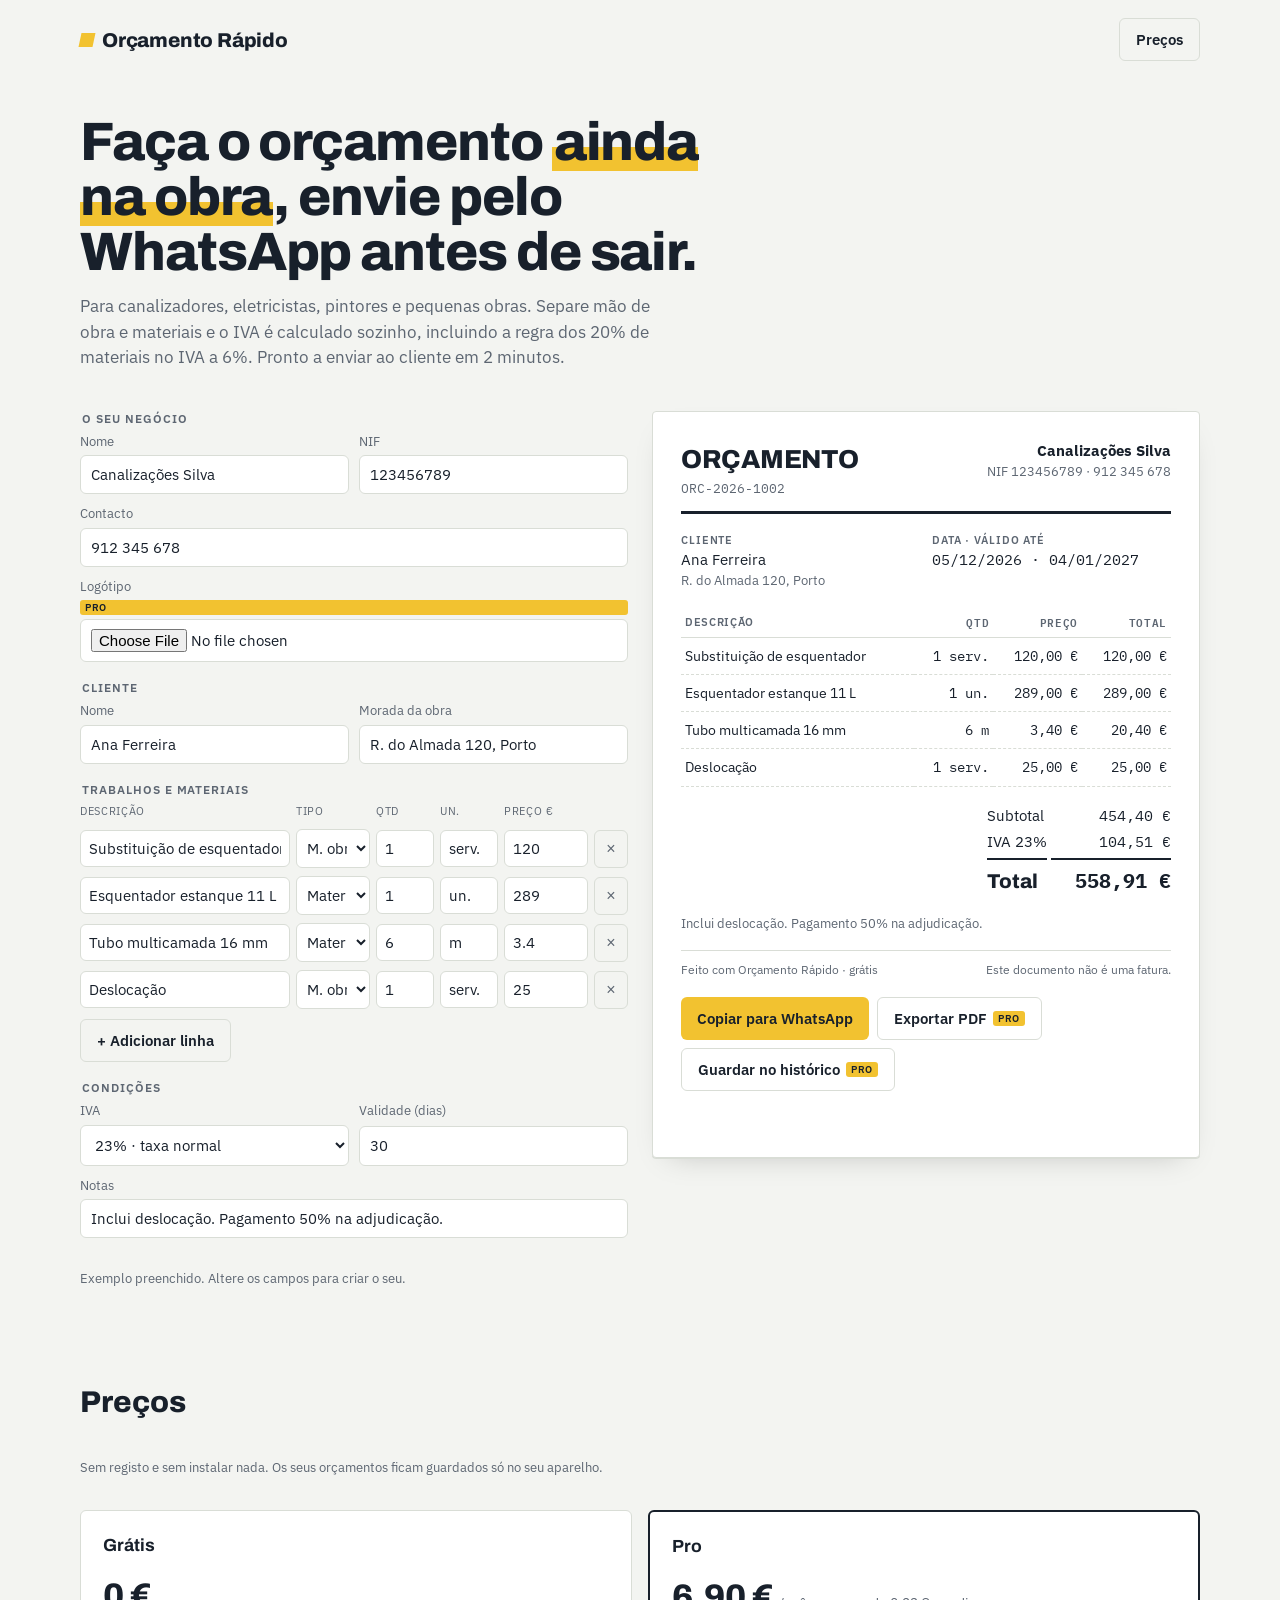
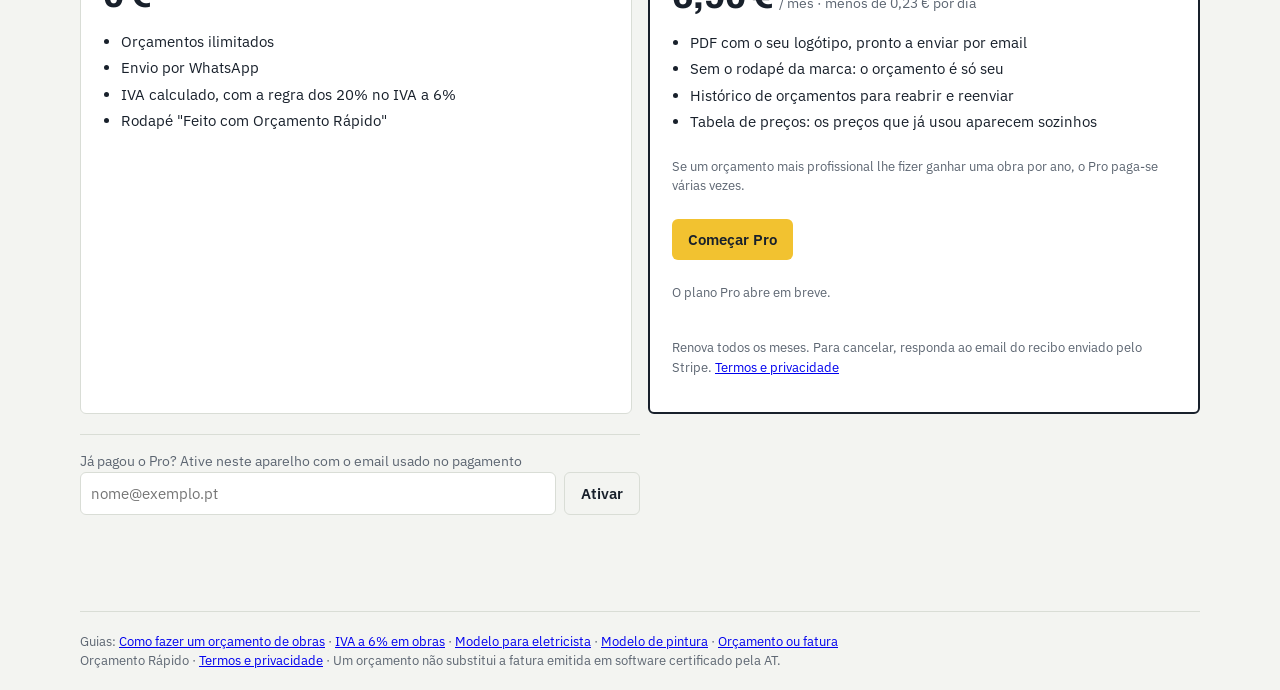
==== commit b2292226: "Ativação do Pro por email, sem depender do redirecionamento do link do Stripe; termos sem dados pess" ====
--- a/public/index.html
+++ b/public/index.html
@@ -102,6 +102,7 @@
 .restore{border-top:1px solid var(--line);padding-top:16px;display:grid;gap:6px;max-width:560px}
 .restore label,.restore span{font-size:14px;color:var(--muted)}
 .rrow{display:flex;gap:8px}
+.buybox{display:grid;gap:4px}.buybox label{font-size:13px;color:var(--muted)}
 .rrow input{flex:1}
 .hist{padding-block:8px 24px;display:grid;gap:12px}
 .hist h2{font-size:24px;font-weight:800}
@@ -226,19 +227,19 @@
       <div class="price">6,90 € <small>/ mês · menos de 0,23 € por dia</small></div>
       <ul><li>PDF com o seu logótipo, pronto a enviar por email</li><li>Sem o rodapé da marca: o orçamento é só seu</li><li>Histórico de orçamentos para reabrir e reenviar</li><li>Tabela de preços: os preços que já usou aparecem sozinhos</li></ul>
       <p class="note">Se um orçamento mais profissional lhe fizer ganhar uma obra por ano, o Pro paga-se várias vezes.</p>
-      <div><a class="btn" id="buy" href="#precos" rel="noopener">Começar Pro</a></div>
+      <div class="buybox" id="buyBox" hidden>
+        <label for="buyEmail">O seu email (para o recibo e para ativar o Pro)</label>
+        <input id="buyEmail" type="email" autocomplete="email" placeholder="nome@exemplo.pt">
+      </div>
+      <div><a class="btn" id="buy" href="#precos" rel="noopener" target="_blank">Começar Pro</a></div>
       <p class="note" id="buyNote">O plano Pro abre em breve.</p>
       <p class="note">Renova todos os meses. Para cancelar, responda ao email do recibo enviado pelo Stripe. <a href="termos">Termos e privacidade</a></p>
     </div>
   </div>
   <div class="restore" id="restore">
     <div id="restoreForm">
-      <label for="code">Já é Pro noutro aparelho? Introduza o seu código de ativação</label>
-      <div class="rrow"><input id="code" placeholder="sub_..." autocomplete="off" spellcheck="false"><button class="btn ghost" type="button" id="codeBtn">Ativar</button></div>
-    </div>
-    <div id="myCode" hidden>
-      <span>O seu código de ativação, para usar o Pro noutro aparelho:</span>
-      <div class="rrow"><input id="myCodeVal" readonly><button class="btn ghost" type="button" id="myCodeCopy">Copiar</button></div>
+      <label for="restEmail">Já pagou o Pro? Ative neste aparelho com o email usado no pagamento</label>
+      <div class="rrow"><input id="restEmail" type="email" autocomplete="email" placeholder="nome@exemplo.pt"><button class="btn ghost" type="button" id="restBtn">Ativar</button></div>
     </div>
     <p class="note" id="restoreMsg" role="status"></p>
   </div>
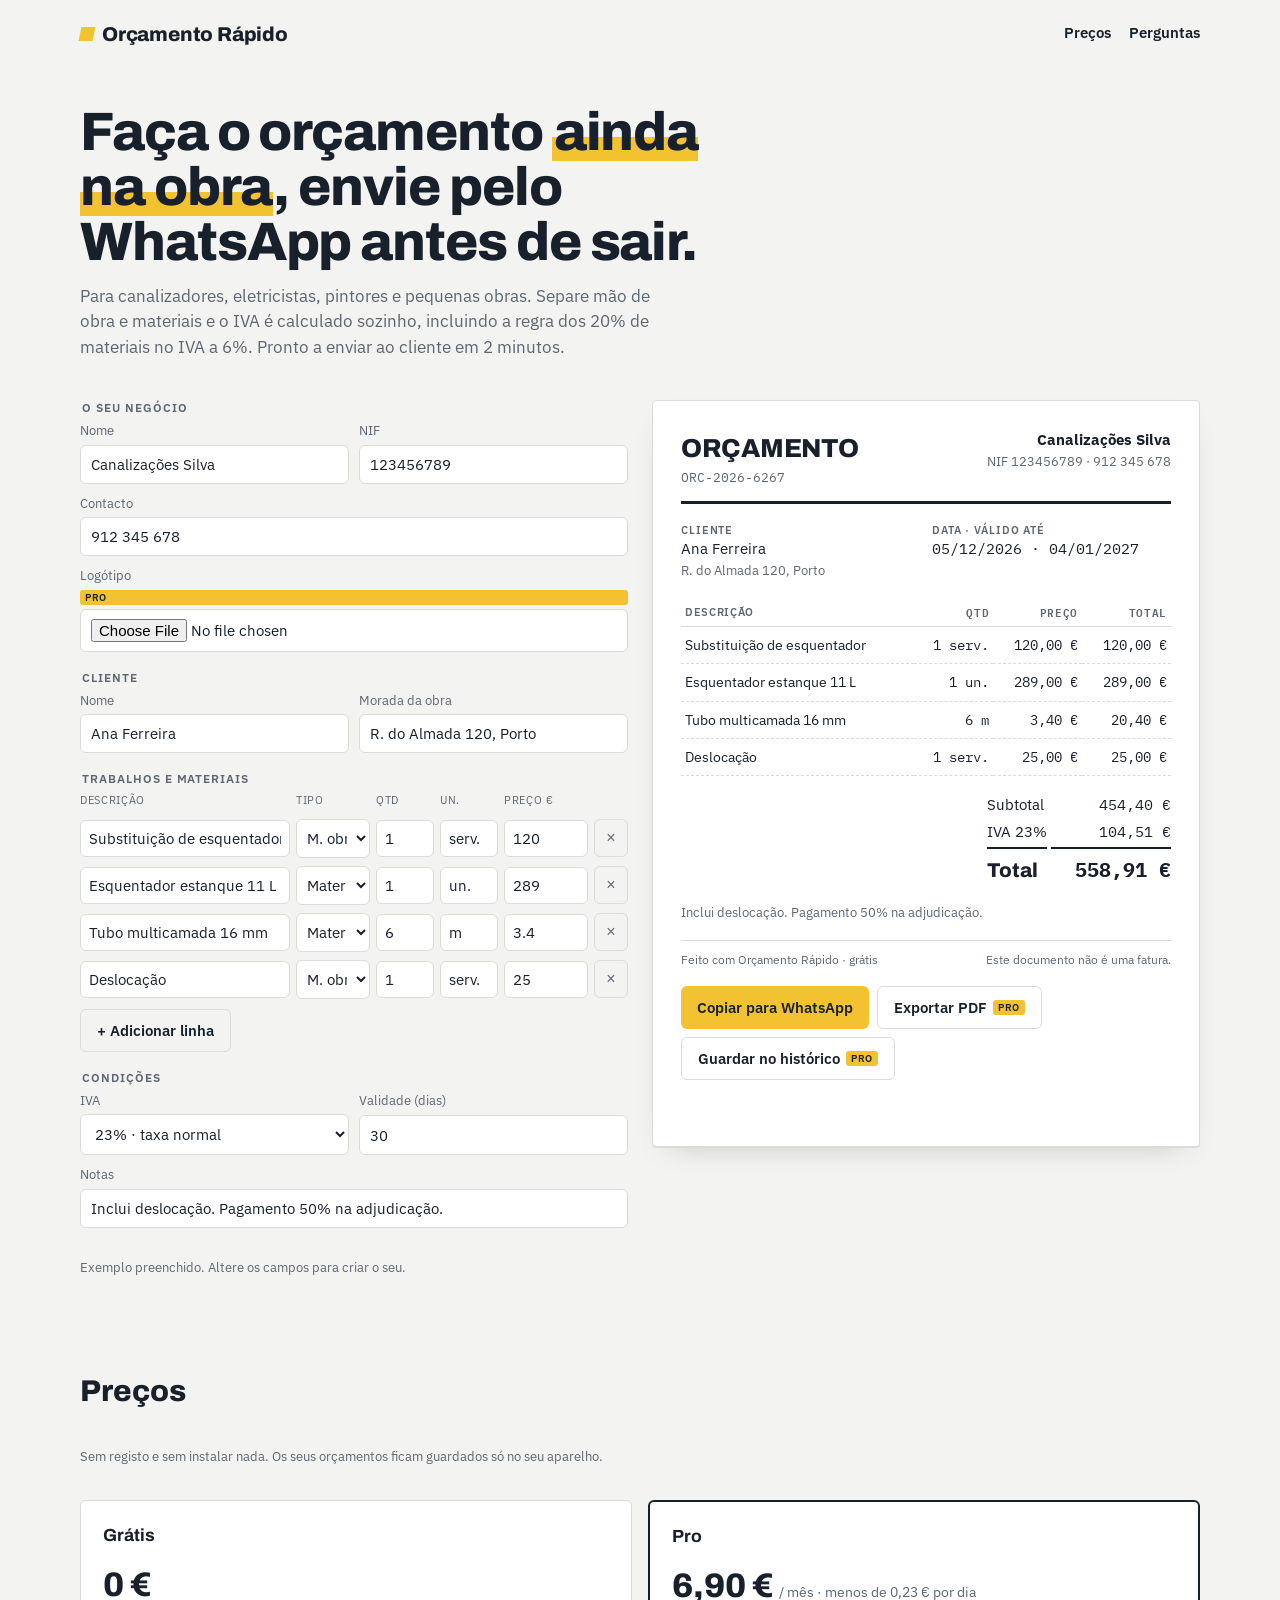
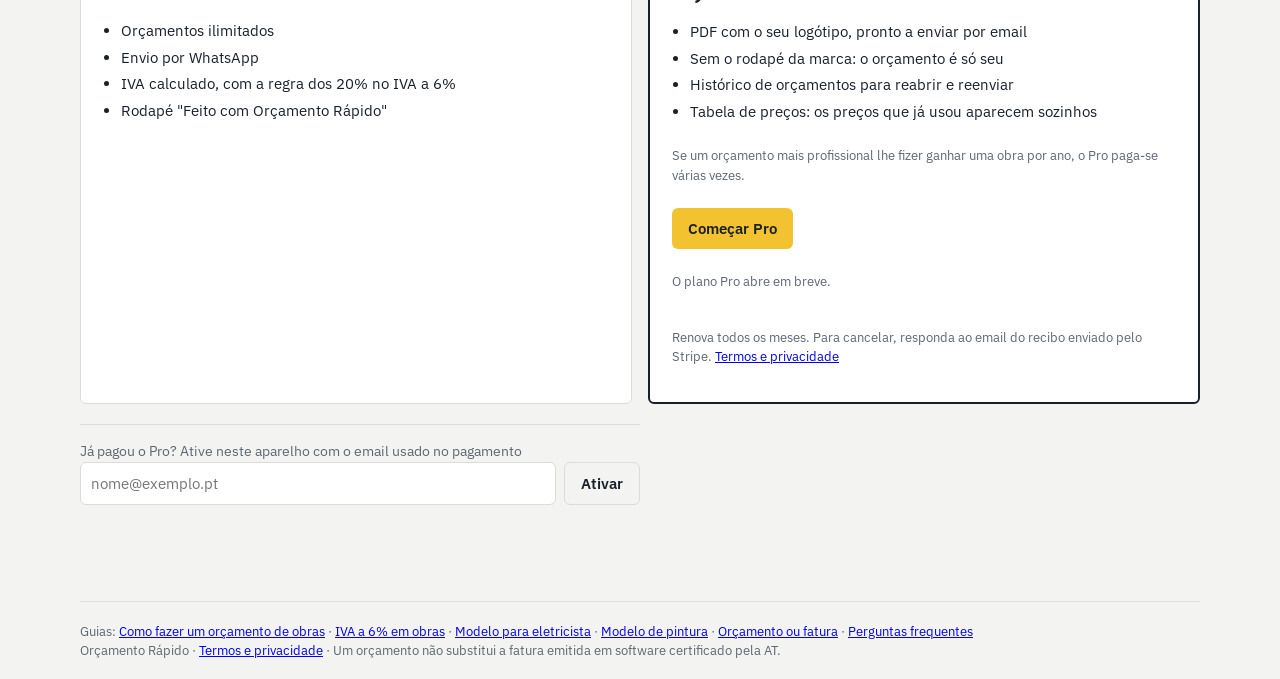
==== commit 6524e8c4: "Página de perguntas frequentes e menu no topo Co-Authored-By: Claude Opus 5.5 <noreply@anthropic.com" ====
--- a/public/index.html
+++ b/public/index.html
@@ -40,6 +40,7 @@
 .wrap{max-width:1120px;margin:0 auto}
 h1,h2,h3{font-family:var(--f-display);text-wrap:balance;margin:0}
 header{display:flex;justify-content:space-between;align-items:center;padding-block:18px;gap:12px}
+.nav{display:flex;gap:18px;font-weight:600;font-size:15px}.nav a{color:var(--ink);text-decoration:none;border-bottom:2px solid transparent;padding-block:4px}.nav a:hover{border-bottom-color:var(--accent)}
 .brand{font-family:var(--f-display);font-weight:800;font-size:20px;letter-spacing:-.01em;display:flex;align-items:center;gap:8px}
 .brand i{display:inline-block;width:14px;height:14px;background:var(--accent);transform:skew(-12deg)}
 .hero{padding-block:36px 28px;display:grid;gap:14px;max-width:760px}
@@ -127,7 +128,7 @@
 <div class="wrap">
 <header>
   <div class="brand"><i></i>Orçamento Rápido</div>
-  <a class="btn ghost" href="#precos">Preços</a>
+  <nav class="nav" aria-label="Menu"><a href="#precos">Preços</a><a href="perguntas">Perguntas</a></nav>
 </header>
 
 <section class="hero">
@@ -245,7 +246,7 @@
   </div>
 </section>
 
-<footer>Guias: <a href="guias/como-fazer-orcamento-obras">Como fazer um orçamento de obras</a> · <a href="guias/iva-6-obras">IVA a 6% em obras</a> · <a href="guias/modelo-orcamento-eletricista">Modelo para eletricista</a> · <a href="guias/modelo-orcamento-pintura">Modelo de pintura</a> · <a href="guias/orcamento-ou-fatura">Orçamento ou fatura</a><br>Orçamento Rápido · <a href="termos">Termos e privacidade</a> · Um orçamento não substitui a fatura emitida em software certificado pela AT.</footer>
+<footer>Guias: <a href="guias/como-fazer-orcamento-obras">Como fazer um orçamento de obras</a> · <a href="guias/iva-6-obras">IVA a 6% em obras</a> · <a href="guias/modelo-orcamento-eletricista">Modelo para eletricista</a> · <a href="guias/modelo-orcamento-pintura">Modelo de pintura</a> · <a href="guias/orcamento-ou-fatura">Orçamento ou fatura</a> · <a href="perguntas">Perguntas frequentes</a><br>Orçamento Rápido · <a href="termos">Termos e privacidade</a> · Um orçamento não substitui a fatura emitida em software certificado pela AT.</footer>
 </div>
 
 <script src="app.js"></script>
